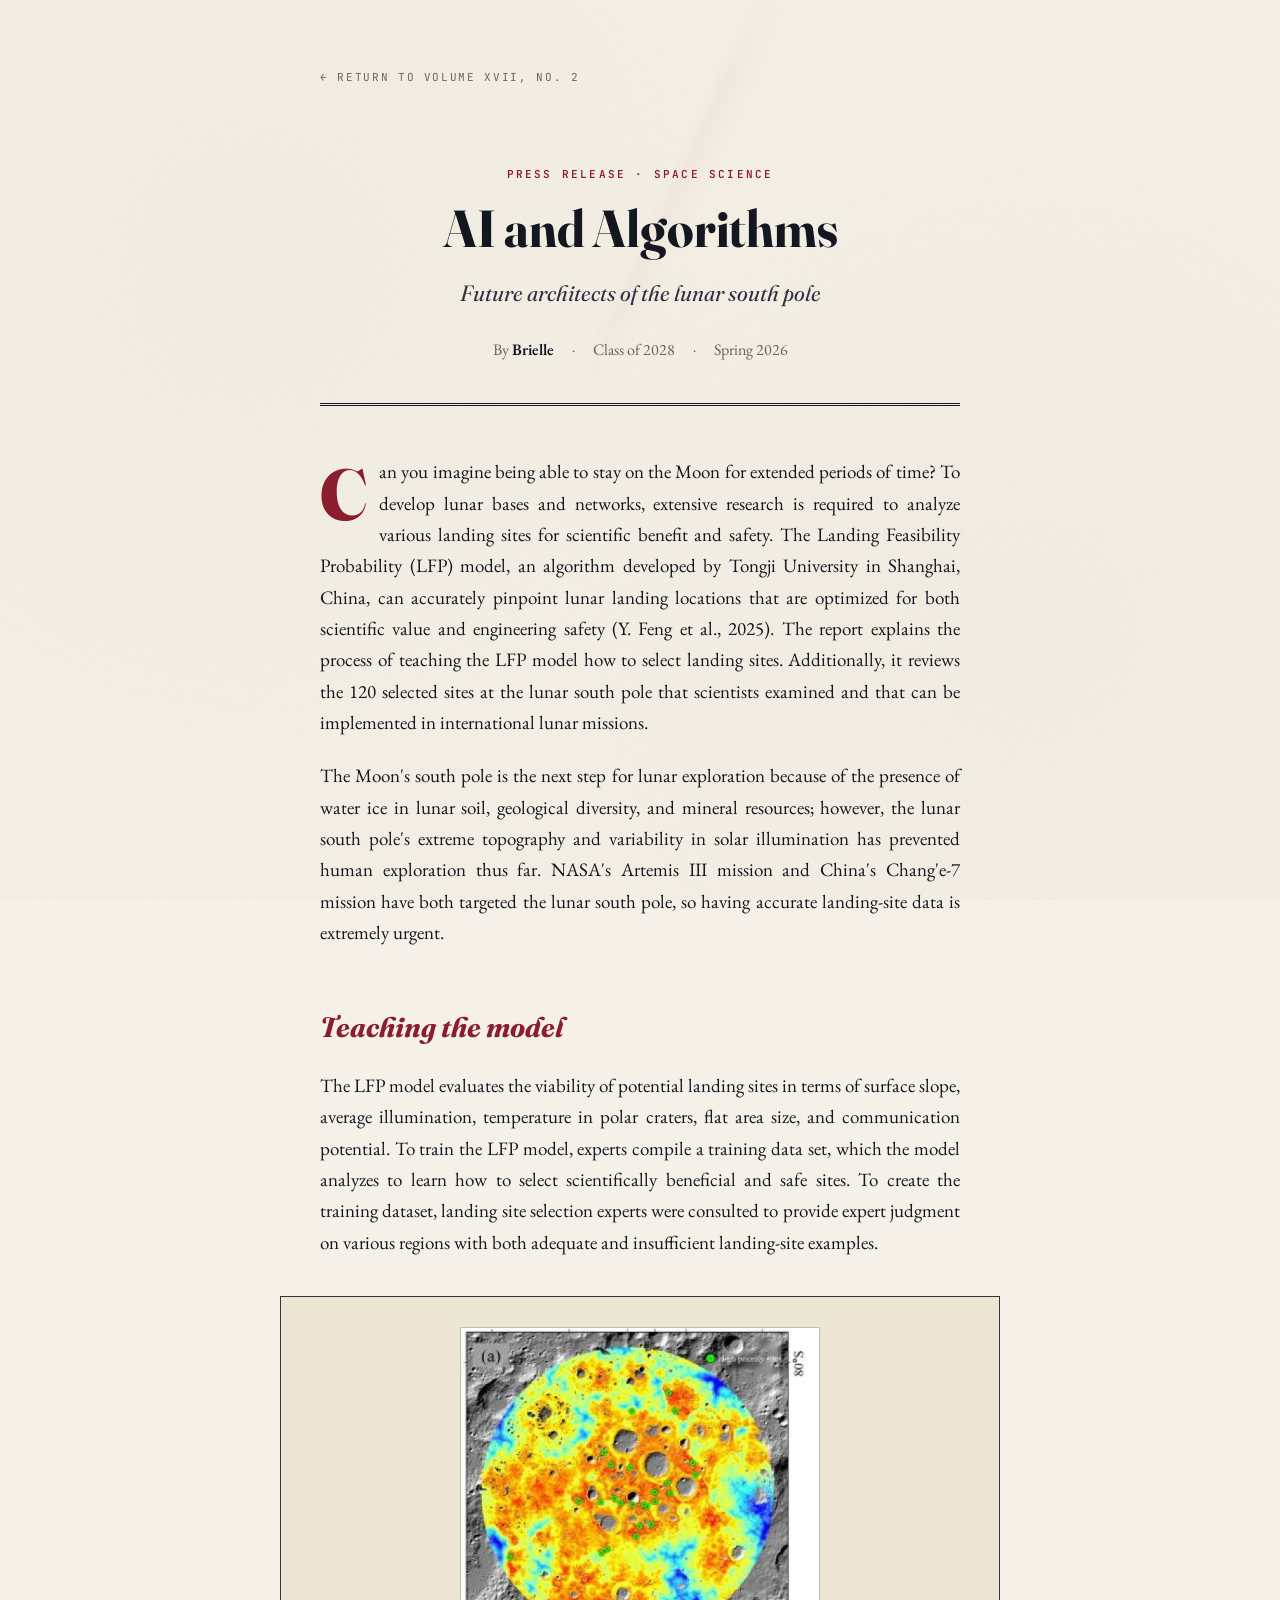
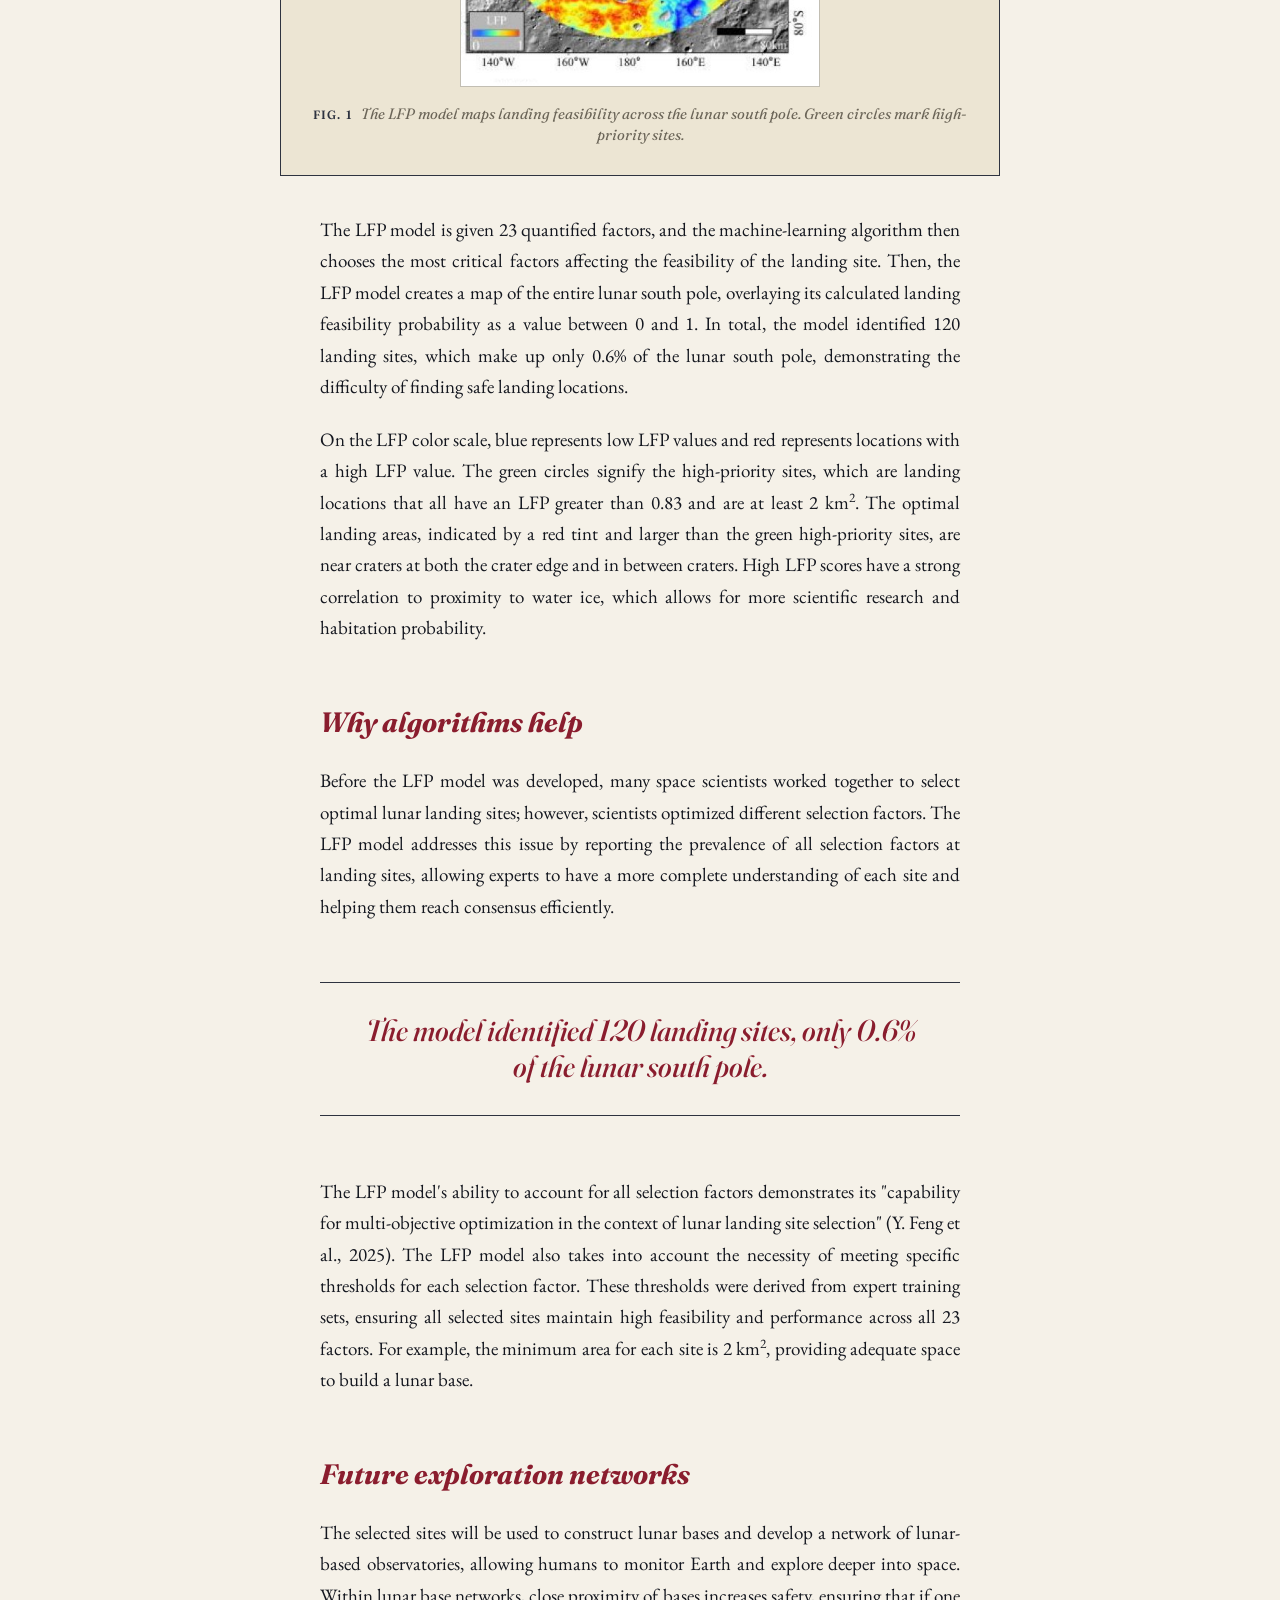
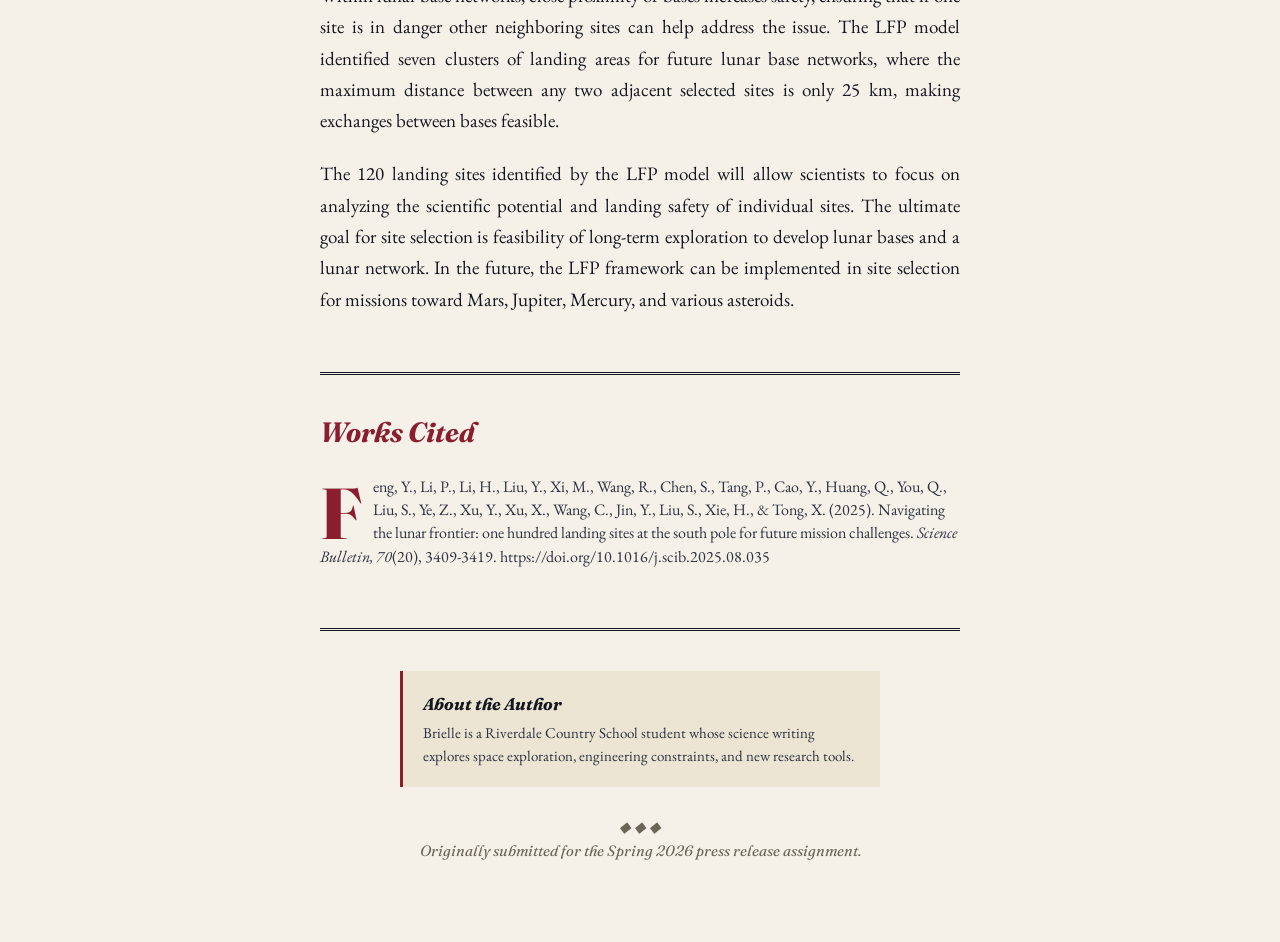
==== ai-lunar-south-pole.html @ f0ab38bd "new stuff" ====
<!DOCTYPE html>
<html lang="en">
<head>
<meta charset="UTF-8" />
<meta name="viewport" content="width=device-width, initial-scale=1.0" />
<title>AI and Algorithms - The Quad Review</title>
<meta name="description" content="A Riverdale student science press release on how machine learning can identify safer, scientifically useful landing sites near the Moon's south pole." />
<meta name="robots" content="index, follow" />
<link rel="canonical" href="https://bugfixer27.github.io/Riv-Website/ai-lunar-south-pole.html" />
<meta property="og:type" content="article" />
<meta property="og:title" content="AI and Algorithms: Future Architects of the Lunar South Pole" />
<meta property="og:description" content="How the Landing Feasibility Probability model helps identify future lunar south pole landing sites." />
<meta property="og:url" content="https://bugfixer27.github.io/Riv-Website/ai-lunar-south-pole.html" />
<meta property="og:image" content="https://bugfixer27.github.io/Riv-Website/assets/images/lunar-south-pole-lfp-map.jpg" />
<meta name="twitter:card" content="summary_large_image" />
<link rel="preconnect" href="https://fonts.googleapis.com">
<link rel="preconnect" href="https://fonts.gstatic.com" crossorigin>
<link href="https://fonts.googleapis.com/css2?family=Fraunces:ital,opsz,wght@0,9..144,300;0,9..144,400;0,9..144,500;0,9..144,600;0,9..144,700;0,9..144,800;0,9..144,900;1,9..144,400;1,9..144,500;1,9..144,600&family=EB+Garamond:ital,wght@0,400;0,500;0,600;0,700;1,400;1,500;1,600&family=JetBrains+Mono:wght@400;500;600&display=swap" rel="stylesheet">
<link rel="stylesheet" href="styles.css">
<script type="application/ld+json">
{
  "@context": "https://schema.org",
  "@type": "Article",
  "headline": "AI and Algorithms: Future Architects of the Lunar South Pole",
  "description": "A student science press release about machine learning and lunar south pole landing site selection.",
  "author": {
    "@type": "Person",
    "name": "Brielle"
  },
  "publisher": {
    "@type": "Organization",
    "name": "The Quad Review"
  },
  "image": "https://bugfixer27.github.io/Riv-Website/assets/images/lunar-south-pole-lfp-map.jpg",
  "datePublished": "2026-04-30"
}
</script>
</head>
<body>
<div class="paper-texture"></div>
<div class="ambient-field" aria-hidden="true"></div>

<main class="article-page">
  <a href="index.html" class="article-back">← Return to Volume XVII, No. 2</a>

  <header class="article-header">
    <div class="article-kicker">Press Release · Space Science</div>
    <h1 class="article-title">AI and Algorithms</h1>
    <p class="article-subtitle">Future architects of the lunar south pole</p>
    <div class="article-byline">
      <span>By <strong>Brielle</strong></span>
      <span class="byline-dot">·</span>
      <span>Class of 2028</span>
      <span class="byline-dot">·</span>
      <span>Spring 2026</span>
    </div>
  </header>

  <article class="article-body">
    <p>Can you imagine being able to stay on the Moon for extended periods of time? To develop lunar bases and networks, extensive research is required to analyze various landing sites for scientific benefit and safety. The Landing Feasibility Probability (LFP) model, an algorithm developed by Tongji University in Shanghai, China, can accurately pinpoint lunar landing locations that are optimized for both scientific value and engineering safety (Y. Feng et al., 2025). The report explains the process of teaching the LFP model how to select landing sites. Additionally, it reviews the 120 selected sites at the lunar south pole that scientists examined and that can be implemented in international lunar missions.</p>

    <p>The Moon's south pole is the next step for lunar exploration because of the presence of water ice in lunar soil, geological diversity, and mineral resources; however, the lunar south pole's extreme topography and variability in solar illumination has prevented human exploration thus far. NASA's Artemis III mission and China's Chang'e-7 mission have both targeted the lunar south pole, so having accurate landing-site data is extremely urgent.</p>

    <h2>Teaching the model</h2>

    <p>The LFP model evaluates the viability of potential landing sites in terms of surface slope, average illumination, temperature in polar craters, flat area size, and communication potential. To train the LFP model, experts compile a training data set, which the model analyzes to learn how to select scientifically beneficial and safe sites. To create the training dataset, landing site selection experts were consulted to provide expert judgment on various regions with both adequate and insufficient landing-site examples.</p>

    <figure class="article-figure narrow">
      <img src="assets/images/lunar-south-pole-lfp-map.jpg" alt="A color-coded Landing Feasibility Probability map of the lunar south pole." width="482" height="482" loading="eager">
      <figcaption><strong>Fig. 1</strong> The LFP model maps landing feasibility across the lunar south pole. Green circles mark high-priority sites.</figcaption>
    </figure>

    <p>The LFP model is given 23 quantified factors, and the machine-learning algorithm then chooses the most critical factors affecting the feasibility of the landing site. Then, the LFP model creates a map of the entire lunar south pole, overlaying its calculated landing feasibility probability as a value between 0 and 1. In total, the model identified 120 landing sites, which make up only 0.6% of the lunar south pole, demonstrating the difficulty of finding safe landing locations.</p>

    <p>On the LFP color scale, blue represents low LFP values and red represents locations with a high LFP value. The green circles signify the high-priority sites, which are landing locations that all have an LFP greater than 0.83 and are at least 2 km<sup>2</sup>. The optimal landing areas, indicated by a red tint and larger than the green high-priority sites, are near craters at both the crater edge and in between craters. High LFP scores have a strong correlation to proximity to water ice, which allows for more scientific research and habitation probability.</p>

    <h2>Why algorithms help</h2>

    <p>Before the LFP model was developed, many space scientists worked together to select optimal lunar landing sites; however, scientists optimized different selection factors. The LFP model addresses this issue by reporting the prevalence of all selection factors at landing sites, allowing experts to have a more complete understanding of each site and helping them reach consensus efficiently.</p>

    <div class="pullquote">The model identified 120 landing sites, only 0.6% of the lunar south pole.</div>

    <p>The LFP model's ability to account for all selection factors demonstrates its "capability for multi-objective optimization in the context of lunar landing site selection" (Y. Feng et al., 2025). The LFP model also takes into account the necessity of meeting specific thresholds for each selection factor. These thresholds were derived from expert training sets, ensuring all selected sites maintain high feasibility and performance across all 23 factors. For example, the minimum area for each site is 2 km<sup>2</sup>, providing adequate space to build a lunar base.</p>

    <h2>Future exploration networks</h2>

    <p>The selected sites will be used to construct lunar bases and develop a network of lunar-based observatories, allowing humans to monitor Earth and explore deeper into space. Within lunar base networks, close proximity of bases increases safety, ensuring that if one site is in danger other neighboring sites can help address the issue. The LFP model identified seven clusters of landing areas for future lunar base networks, where the maximum distance between any two adjacent selected sites is only 25 km, making exchanges between bases feasible.</p>

    <p>The 120 landing sites identified by the LFP model will allow scientists to focus on analyzing the scientific potential and landing safety of individual sites. The ultimate goal for site selection is feasibility of long-term exploration to develop lunar bases and a lunar network. In the future, the LFP framework can be implemented in site selection for missions toward Mars, Jupiter, Mercury, and various asteroids.</p>

    <section class="works-cited" aria-labelledby="works-cited-heading">
      <h2 id="works-cited-heading">Works Cited</h2>
      <p>Feng, Y., Li, P., Li, H., Liu, Y., Xi, M., Wang, R., Chen, S., Tang, P., Cao, Y., Huang, Q., You, Q., Liu, S., Ye, Z., Xu, Y., Xu, X., Wang, C., Jin, Y., Liu, S., Xie, H., &amp; Tong, X. (2025). Navigating the lunar frontier: one hundred landing sites at the south pole for future mission challenges. <em>Science Bulletin, 70</em>(20), 3409-3419. https://doi.org/10.1016/j.scib.2025.08.035</p>
    </section>
  </article>

  <footer class="article-footer">
    <div class="author-note">
      <strong>About the Author</strong>
      Brielle is a Riverdale Country School student whose science writing explores space exploration, engineering constraints, and new research tools.
    </div>
    <p>◆ ◆ ◆</p>
    <p>Originally submitted for the Spring 2026 press release assignment.</p>
  </footer>
</main>
<script src="interactions.js" defer></script>
</body>
</html>
---- styles.css ----
/* ============================================================
   THE QUAD REVIEW — Riverdale Country School Science Journal
   A stylesheet in the manner of traditional academic journals
   Colors drawn from Riverdale Country School: maroon & navy
   ============================================================ */

:root {
  /* Paper & ink palette */
  --paper: #f5f1e8;
  --paper-deep: #ece5d3;
  --paper-shadow: #ddd3bd;
  --ink: #14171f;
  --ink-soft: #2e3340;
  --ink-mute: #6b6558;

  /* Riverdale Country School palette — maroon primary, navy secondary */
  --rcs-maroon: #8a1d2e;
  --rcs-maroon-dark: #5e1220;
  --rcs-navy: #0b2545;
  --rcs-navy-soft: #1a3564;
  --rcs-gold: #b38b3a;

  /* Semantic aliases */
  --accent: var(--rcs-maroon);
  --accent-dark: var(--rcs-maroon-dark);
  --secondary: var(--rcs-navy);
  --oxblood: var(--rcs-maroon-dark);
  --gold: var(--rcs-gold);

  /* Type */
  --serif-display: 'Fraunces', 'Playfair Display', Georgia, serif;
  --serif-body: 'EB Garamond', Georgia, 'Times New Roman', serif;
  --mono: 'JetBrains Mono', 'Courier New', monospace;
}

* { box-sizing: border-box; margin: 0; padding: 0; }

html { scroll-behavior: smooth; }

body {
  font-family: var(--serif-body);
  background: var(--paper);
  color: var(--ink);
  font-size: 19px;
  line-height: 1.55;
  position: relative;
  overflow-x: hidden;
  min-height: 100vh;
}

::selection {
  background: rgba(179, 139, 58, 0.3);
}

/* Subtle paper grain overlay — feels like real newsprint */
.paper-texture {
  position: fixed;
  inset: 0;
  pointer-events: none;
  z-index: 1;
  opacity: 0.32;
  mix-blend-mode: multiply;
  background-image:
    radial-gradient(circle at 20% 30%, rgba(139, 120, 85, 0.08) 0%, transparent 40%),
    radial-gradient(circle at 80% 70%, rgba(110, 90, 60, 0.06) 0%, transparent 40%),
    url("data:image/svg+xml,%3Csvg xmlns='http://www.w3.org/2000/svg' width='200' height='200'%3E%3Cfilter id='n'%3E%3CfeTurbulence type='fractalNoise' baseFrequency='0.85' numOctaves='3'/%3E%3CfeColorMatrix values='0 0 0 0 0.4 0 0 0 0 0.3 0 0 0 0 0.2 0 0 0 0.18 0'/%3E%3C/filter%3E%3Crect width='200' height='200' filter='url(%23n)'/%3E%3C/svg%3E");
}

.paper-texture::after {
  content: '';
  position: absolute;
  inset: 0;
  opacity: 0;
  background:
    radial-gradient(260px 260px at var(--pointer-x, 50vw) var(--pointer-y, 20vh), rgba(179, 139, 58, 0.16), transparent 72%),
    radial-gradient(420px 260px at var(--pointer-x, 50vw) var(--pointer-y, 20vh), rgba(11, 37, 69, 0.08), transparent 80%);
  transition: opacity 0.35s ease;
}

body.has-pointer .paper-texture::after {
  opacity: 1;
}

.ambient-field {
  position: fixed;
  inset: 0;
  z-index: 1;
  pointer-events: none;
  opacity: 0.22;
  background-image:
    linear-gradient(115deg, transparent 0 44%, rgba(138, 29, 46, 0.12) 45%, transparent 47% 100%),
    repeating-linear-gradient(90deg, transparent 0 58px, rgba(20, 23, 31, 0.025) 59px 60px),
    repeating-linear-gradient(0deg, transparent 0 46px, rgba(20, 23, 31, 0.02) 47px 48px);
  -webkit-mask-image: radial-gradient(360px 280px at var(--pointer-x, 50vw) var(--pointer-y, 20vh), #000 0 44%, transparent 82%);
  mask-image: radial-gradient(360px 280px at var(--pointer-x, 50vw) var(--pointer-y, 20vh), #000 0 44%, transparent 82%);
  transform: translate3d(0, 0, 0);
}

/* Sit all actual content above the texture */
header, section, footer, main { position: relative; z-index: 2; }

/* ============================================================
   MASTHEAD
   ============================================================ */

.masthead {
  max-width: 1100px;
  margin: 0 auto;
  padding: 60px 40px 30px;
  text-align: center;
  border-bottom: 3px double var(--ink);
  overflow: hidden;
}

.masthead::before,
.masthead::after {
  content: '';
  position: absolute;
  top: 48%;
  width: 220px;
  height: 220px;
  pointer-events: none;
  opacity: 0.12;
  background:
    linear-gradient(var(--accent), var(--accent)) center / 1px 100% no-repeat,
    linear-gradient(90deg, var(--accent), var(--accent)) center / 100% 1px no-repeat,
    repeating-radial-gradient(circle, transparent 0 22px, var(--accent) 23px 24px, transparent 25px 46px);
  animation: instrumentDrift 12s linear infinite;
}

.masthead::before {
  left: -140px;
}

.masthead::after {
  right: -140px;
  animation-direction: reverse;
}

.masthead-top {
  display: flex;
  justify-content: space-between;
  align-items: center;
  font-family: var(--mono);
  font-size: 11px;
  letter-spacing: 0.15em;
  text-transform: uppercase;
  color: var(--ink-mute);
  padding-bottom: 24px;
  border-bottom: 1px solid var(--ink-soft);
  margin-bottom: 36px;
}

.masthead-meta { display: flex; align-items: center; gap: 8px; }
.meta-label { font-weight: 600; color: var(--accent); }
.meta-divider { color: var(--ink-mute); }

.masthead-crest {
  display: flex;
  justify-content: center;
  margin-bottom: 18px;
}
.masthead-crest svg {
  width: 74px;
  height: 74px;
  color: var(--accent);
  filter: drop-shadow(0 8px 12px rgba(94, 18, 32, 0.14));
  transition: transform 0.45s cubic-bezier(0.2, 0.7, 0.3, 1), color 0.3s ease;
}

.masthead-crest:hover svg {
  color: var(--secondary);
  transform: translateY(-4px) rotate(-2deg) scale(1.04);
}

.masthead-title {
  display: flex;
  align-items: center;
  justify-content: center;
  gap: 24px;
  margin-bottom: 16px;
}

.ornament-wing {
  flex: 0 0 120px;
  color: var(--accent);
  opacity: 0.78;
}
.ornament-wing svg { width: 100%; height: 22px; }

.journal-title {
  font-family: var(--serif-display);
  font-weight: 900;
  font-size: clamp(44px, 8vw, 88px);
  line-height: 0.95;
  letter-spacing: 0;
  color: var(--ink);
  font-variation-settings: "opsz" 144;
  font-style: italic;
}

.journal-subtitle {
  font-family: var(--serif-display);
  font-size: 20px;
  color: var(--ink-soft);
  font-weight: 400;
  margin-bottom: 6px;
  font-variation-settings: "opsz" 36;
}

.journal-tagline {
  font-family: var(--mono);
  font-size: 10px;
  letter-spacing: 0.2em;
  text-transform: uppercase;
  color: var(--ink-mute);
  margin-bottom: 30px;
}

.masthead-nav {
  display: flex;
  justify-content: center;
  flex-wrap: wrap;
  gap: 4px 32px;
  padding-top: 22px;
  border-top: 1px solid var(--ink-soft);
}

.masthead-nav a {
  font-family: var(--serif-display);
  font-size: 14px;
  text-transform: uppercase;
  letter-spacing: 0.12em;
  color: var(--ink-soft);
  text-decoration: none;
  padding: 6px 2px;
  position: relative;
  transition: color 0.3s ease;
  font-weight: 500;
}

.masthead-nav a::after {
  content: '';
  position: absolute;
  left: 0; right: 0; bottom: 0;
  height: 2px;
  background: var(--accent);
  transform: scaleX(0);
  transform-origin: left;
  transition: transform 0.4s cubic-bezier(0.7, 0, 0.2, 1);
}

.masthead-nav a:hover {
  color: var(--accent);
}
.masthead-nav a:hover::after { transform: scaleX(1); }

/* ============================================================
   EDITOR'S NOTE
   ============================================================ */

.editors-note {
  max-width: 720px;
  margin: 60px auto;
  padding: 0 40px;
  text-align: left;
}

.drop-cap-container p {
  font-size: 19px;
  line-height: 1.7;
  margin-bottom: 1.2em;
  color: var(--ink-soft);
  text-align: justify;
  hyphens: auto;
}

.drop-cap {
  font-family: var(--serif-display);
  font-weight: 800;
  font-style: normal;
  font-size: 78px;
  line-height: 0.85;
  float: left;
  padding: 8px 14px 0 0;
  color: var(--accent);
  font-variation-settings: "opsz" 144;
}

.signoff {
  text-align: right;
  font-style: italic;
  font-family: var(--serif-display);
  color: var(--accent);
  margin-top: 2em !important;
  font-size: 18px !important;
}

/* ============================================================
   SECTION BLOCKS
   ============================================================ */

.section-block {
  max-width: 1180px;
  margin: 0 auto;
  padding: 50px 40px;
}

.section-header {
  display: flex;
  align-items: baseline;
  gap: 20px;
  margin-bottom: 48px;
  padding-bottom: 18px;
  position: relative;
}

.section-header::after {
  content: '';
  position: absolute;
  left: 0; right: 0; bottom: 0;
  height: 1px;
  background: var(--ink-soft);
}
.section-header::before {
  content: '';
  position: absolute;
  left: 0; right: 0; bottom: -5px;
  height: 1px;
  background: var(--ink-soft);
}

.section-numeral {
  font-family: var(--serif-display);
  font-weight: 400;
  font-style: italic;
  font-size: 42px;
  color: var(--accent);
  font-variation-settings: "opsz" 144;
  line-height: 1;
}

.section-title {
  font-family: var(--serif-display);
  font-weight: 600;
  font-size: 32px;
  color: var(--ink);
  letter-spacing: 0;
  font-variation-settings: "opsz" 144;
  flex: 1;
}

/* ============================================================
   FEATURE ARTICLE
   ============================================================ */

.feature-article {
  max-width: 820px;
  margin: 0 auto;
  padding: 50px 40px;
  background: var(--paper-deep);
  border: 1px solid var(--ink-soft);
  position: relative;
  box-shadow:
    0 2px 0 var(--paper-shadow),
    6px 6px 0 -2px var(--paper-shadow),
    0 20px 40px -20px rgba(0,0,0,0.15);
  overflow: hidden;
  transform-style: preserve-3d;
}

.feature-article::before {
  content: '';
  position: absolute;
  top: 14px; left: 14px; right: 14px; bottom: 14px;
  border: 1px solid var(--ink-soft);
  pointer-events: none;
  opacity: 0.4;
  z-index: 2;
}

.feature-article::after {
  content: '';
  position: absolute;
  inset: auto -20% 0 -20%;
  height: 46%;
  pointer-events: none;
  opacity: 0.28;
  background:
    repeating-linear-gradient(168deg, transparent 0 18px, rgba(138, 29, 46, 0.18) 19px 20px),
    linear-gradient(180deg, transparent, rgba(179, 139, 58, 0.22));
  transform: translateY(60%);
  transition: transform 0.7s cubic-bezier(0.2, 0.7, 0.3, 1), opacity 0.4s ease;
  z-index: 0;
}

.feature-article:hover::after {
  opacity: 0.42;
  transform: translateY(34%);
}

.feature-article > * {
  position: relative;
  z-index: 1;
}

.feature-meta {
  font-family: var(--mono);
  font-size: 11px;
  text-transform: uppercase;
  letter-spacing: 0.15em;
  color: var(--ink-mute);
  margin-bottom: 24px;
  display: flex;
  flex-wrap: wrap;
  gap: 8px;
  align-items: center;
}

.article-category {
  color: var(--accent);
  font-weight: 600;
}

.article-dot { color: var(--ink-mute); }

.feature-title {
  font-family: var(--serif-display);
  font-weight: 700;
  font-size: clamp(28px, 4vw, 44px);
  line-height: 1.1;
  color: var(--ink);
  margin-bottom: 20px;
  letter-spacing: 0;
  font-variation-settings: "opsz" 144;
}

.feature-deck {
  font-family: var(--serif-display);
  font-style: italic;
  font-weight: 400;
  font-size: 21px;
  line-height: 1.45;
  color: var(--ink-soft);
  margin-bottom: 28px;
  font-variation-settings: "opsz" 72;
}

.feature-byline {
  font-family: var(--serif-body);
  font-size: 16px;
  color: var(--ink-mute);
  padding: 18px 0;
  border-top: 1px solid var(--ink-soft);
  border-bottom: 1px solid var(--ink-soft);
  margin-bottom: 28px;
  letter-spacing: 0.02em;
}

.feature-byline strong {
  color: var(--ink);
  font-weight: 600;
}

.read-article-btn {
  display: inline-flex;
  align-items: center;
  gap: 10px;
  font-family: var(--serif-display);
  font-style: italic;
  font-size: 18px;
  font-weight: 500;
  color: var(--accent);
  text-decoration: none;
  padding: 10px 0;
  border-bottom: 2px solid var(--accent);
  transition: all 0.3s ease;
}

.read-article-btn span {
  transition: transform 0.3s ease;
  font-style: normal;
}

.read-article-btn:hover {
  color: var(--accent-dark);
  border-bottom-color: var(--accent-dark);
}
.read-article-btn:hover span { transform: translateX(6px); }

.read-article-btn:focus-visible,
.masthead-nav a:focus-visible,
.article-back:focus-visible,
.bio-nav a:focus-visible,
.card-title a:focus-visible {
  outline: 2px solid var(--gold);
  outline-offset: 5px;
}

/* ============================================================
   AUTHORS / CONTRIBUTORS SECTION (homepage)
   ============================================================ */

.contributors-intro {
  max-width: 720px;
  margin: 0 auto 40px;
  text-align: center;
  font-family: var(--serif-display);
  font-style: italic;
  font-size: 19px;
  line-height: 1.5;
  color: var(--ink-soft);
  font-variation-settings: "opsz" 72;
}

.contributor-grid {
  display: grid;
  grid-template-columns: repeat(auto-fit, minmax(220px, 1fr));
  gap: 0;
  border-top: 1px solid var(--ink-soft);
  border-left: 1px solid var(--ink-soft);
  max-width: 980px;
  margin: 0 auto;
}

.contributor-card {
  padding: 26px 24px;
  border-right: 1px solid var(--ink-soft);
  border-bottom: 1px solid var(--ink-soft);
  text-align: center;
  text-decoration: none;
  color: var(--ink);
  transition: background 0.3s ease, color 0.3s ease;
  display: flex;
  flex-direction: column;
  gap: 10px;
  align-items: center;
  justify-content: center;
  min-height: 150px;
  position: relative;
  overflow: hidden;
  transform-style: preserve-3d;
}

.contributor-card:hover {
  background: var(--paper-deep);
  color: var(--accent);
  --card-lift: -5px;
}

.contributor-card::before {
  content: '';
  position: absolute;
  inset: 0;
  pointer-events: none;
  opacity: 0;
  background:
    radial-gradient(180px 120px at var(--card-x, 50%) var(--card-y, 50%), rgba(179, 139, 58, 0.2), transparent 68%),
    linear-gradient(135deg, transparent 0 45%, rgba(138, 29, 46, 0.12) 46%, transparent 48%);
  transition: opacity 0.25s ease;
}

.contributor-card:hover::before {
  opacity: 1;
}

.contributor-card > * {
  position: relative;
  z-index: 1;
}

.contributor-initials {
  width: 50px;
  height: 50px;
  border-radius: 50%;
  background: var(--accent);
  color: var(--paper);
  display: flex;
  align-items: center;
  justify-content: center;
  font-family: var(--serif-display);
  font-weight: 700;
  font-size: 17px;
  letter-spacing: 0.02em;
  border: 2px solid var(--accent-dark);
  transition: background 0.3s ease, transform 0.3s ease;
}

.contributor-card:hover .contributor-initials {
  background: var(--secondary);
  transform: translateZ(24px) rotate(-4deg) scale(1.08);
}

.contributor-name {
  font-family: var(--serif-display);
  font-weight: 600;
  font-size: 17px;
  line-height: 1.2;
  color: inherit;
  font-variation-settings: "opsz" 72;
}

.contributor-class {
  font-family: var(--mono);
  font-size: 10px;
  letter-spacing: 0.15em;
  text-transform: uppercase;
  color: var(--ink-mute);
}

/* ============================================================
   ARTICLE GRID & CARDS
   ============================================================ */

.article-grid {
  display: grid;
  grid-template-columns: repeat(auto-fit, minmax(310px, 1fr));
  gap: 0;
  border-top: 1px solid var(--ink-soft);
  border-left: 1px solid var(--ink-soft);
}

.article-card {
  padding: 32px 28px;
  border-right: 1px solid var(--ink-soft);
  border-bottom: 1px solid var(--ink-soft);
  background: transparent;
  position: relative;
  transition: background 0.4s ease;
  display: flex;
  flex-direction: column;
  gap: 14px;
  min-height: 260px;
}

.article-card:hover {
  background: var(--paper-deep);
}

.article-card:hover .card-title a {
  color: var(--accent);
}

.card-category {
  font-family: var(--mono);
  font-size: 10px;
  text-transform: uppercase;
  letter-spacing: 0.18em;
  color: var(--accent);
  font-weight: 600;
}

.card-title {
  font-family: var(--serif-display);
  font-weight: 600;
  font-size: 22px;
  line-height: 1.2;
  letter-spacing: 0;
  font-variation-settings: "opsz" 72;
}

.card-title a {
  color: var(--ink);
  text-decoration: none;
  transition: color 0.3s ease;
  background-image: linear-gradient(var(--accent), var(--accent));
  background-size: 0% 1px;
  background-position: 0 95%;
  background-repeat: no-repeat;
  transition: background-size 0.5s ease, color 0.3s ease;
}

.card-title a:hover {
  background-size: 100% 1px;
}

.card-deck {
  font-family: var(--serif-body);
  font-size: 17px;
  line-height: 1.5;
  color: var(--ink-soft);
  font-style: italic;
  flex: 1;
}

.card-byline {
  font-family: var(--mono);
  font-size: 11px;
  text-transform: uppercase;
  letter-spacing: 0.1em;
  color: var(--ink-mute);
  padding-top: 12px;
  border-top: 1px dotted var(--ink-mute);
  margin-top: auto;
}

/* ============================================================
   FOOTER
   ============================================================ */

.footer {
  max-width: 1180px;
  margin: 80px auto 0;
  padding: 0 40px 60px;
}

.footer-rule {
  height: 8px;
  background: var(--ink);
  margin-bottom: 6px;
}
.footer-rule::after {
  content: '';
  display: block;
  height: 2px;
  background: var(--ink);
  margin-top: 4px;
}

.footer-grid {
  display: grid;
  grid-template-columns: repeat(auto-fit, minmax(240px, 1fr));
  gap: 50px;
  padding: 50px 20px;
  border-top: 3px double var(--ink);
  border-bottom: 1px solid var(--ink-soft);
}

.footer-head {
  font-family: var(--serif-display);
  font-weight: 700;
  font-style: italic;
  font-size: 20px;
  margin-bottom: 18px;
  color: var(--accent);
  font-variation-settings: "opsz" 72;
}

.footer-grid p {
  font-family: var(--serif-body);
  font-size: 15px;
  line-height: 1.55;
  color: var(--ink-soft);
  margin-bottom: 14px;
}

.footer-grid strong {
  color: var(--ink);
  font-weight: 600;
}

/* ============================================================
   MENTORS
   ============================================================ */

.mentors-section {
  padding-top: 36px;
}

.mentor-ledger {
  max-width: 920px;
  margin: 0 auto;
  display: grid;
  grid-template-columns: repeat(2, minmax(0, 1fr));
  border-top: 1px solid var(--ink-soft);
  border-left: 1px solid var(--ink-soft);
}

.mentor-card {
  position: relative;
  min-height: 220px;
  padding: 34px 32px;
  background:
    linear-gradient(145deg, rgba(245, 241, 232, 0.7), rgba(236, 229, 211, 0.9)),
    var(--paper-deep);
  border-right: 1px solid var(--ink-soft);
  border-bottom: 1px solid var(--ink-soft);
  overflow: hidden;
  transform-style: preserve-3d;
  transition: color 0.35s ease, background 0.35s ease, box-shadow 0.35s ease;
}

.mentor-card::before {
  content: '';
  position: absolute;
  inset: 14px;
  border: 1px solid rgba(46, 51, 64, 0.34);
  pointer-events: none;
  transition: inset 0.35s ease, border-color 0.35s ease;
}

.mentor-card::after {
  content: '';
  position: absolute;
  inset: 0;
  pointer-events: none;
  opacity: 0;
  background:
    linear-gradient(90deg, transparent, rgba(179, 139, 58, 0.16), transparent),
    radial-gradient(240px 160px at var(--card-x, 50%) var(--card-y, 50%), rgba(11, 37, 69, 0.12), transparent 70%);
  transform: translateX(-35%);
  transition: opacity 0.35s ease, transform 0.7s ease;
}

.mentor-card:hover {
  --card-lift: -6px;
  color: var(--secondary);
  box-shadow: 0 18px 38px -28px rgba(11, 37, 69, 0.42);
}

.mentor-card:hover::before {
  inset: 10px;
  border-color: rgba(138, 29, 46, 0.48);
}

.mentor-card:hover::after {
  opacity: 1;
  transform: translateX(0);
}

.mentor-kicker {
  position: relative;
  z-index: 1;
  display: inline-block;
  font-family: var(--mono);
  font-size: 10px;
  text-transform: uppercase;
  letter-spacing: 0.18em;
  color: var(--accent);
  font-weight: 600;
  margin-bottom: 18px;
}

.mentor-card h3 {
  position: relative;
  z-index: 1;
  font-family: var(--serif-display);
  font-style: italic;
  font-size: clamp(30px, 4vw, 44px);
  line-height: 1;
  font-variation-settings: "opsz" 144;
  margin-bottom: 22px;
}

.mentor-card p {
  position: relative;
  z-index: 1;
  max-width: 32ch;
  color: var(--ink-soft);
  font-size: 17px;
  line-height: 1.5;
}

.footer-note {
  font-style: italic;
  font-size: 14px !important;
  color: var(--ink-mute) !important;
  margin-top: 20px !important;
}

.colophon {
  text-align: center;
  font-family: var(--serif-display);
  font-style: italic;
  font-size: 13px;
  color: var(--ink-mute);
  padding: 30px 20px 0;
  font-variation-settings: "opsz" 36;
}

.colophon .falcon-mark {
  display: inline-block;
  color: var(--accent);
  margin: 0 8px;
  transform: translateY(2px);
}

/* ============================================================
   ARTICLE PAGE STYLES
   ============================================================ */

.article-page {
  max-width: 720px;
  margin: 0 auto;
  padding: 60px 40px 80px;
}

.article-back {
  display: inline-flex;
  align-items: center;
  gap: 8px;
  font-family: var(--mono);
  font-size: 11px;
  text-transform: uppercase;
  letter-spacing: 0.15em;
  color: var(--ink-mute);
  text-decoration: none;
  margin-bottom: 60px;
  transition: color 0.3s ease;
}
.article-back:hover { color: var(--accent); }

.article-header {
  text-align: center;
  padding: 20px 0 40px;
  border-bottom: 3px double var(--ink);
  margin-bottom: 50px;
}

.article-kicker {
  font-family: var(--mono);
  font-size: 11px;
  text-transform: uppercase;
  letter-spacing: 0.2em;
  color: var(--accent);
  margin-bottom: 18px;
  font-weight: 600;
}

.article-title {
  font-family: var(--serif-display);
  font-weight: 700;
  font-size: clamp(32px, 5vw, 52px);
  line-height: 1.05;
  color: var(--ink);
  letter-spacing: 0;
  margin-bottom: 22px;
  font-variation-settings: "opsz" 144;
}

.article-subtitle {
  font-family: var(--serif-display);
  font-style: italic;
  font-weight: 400;
  font-size: 22px;
  line-height: 1.4;
  color: var(--ink-soft);
  max-width: 600px;
  margin: 0 auto 30px;
  font-variation-settings: "opsz" 72;
}

.article-byline {
  font-family: var(--serif-body);
  font-size: 16px;
  color: var(--ink-mute);
  display: flex;
  justify-content: center;
  gap: 18px;
  flex-wrap: wrap;
  align-items: center;
}
.article-byline strong { color: var(--ink); font-weight: 600; }
.article-byline .byline-dot { color: var(--ink-mute); }

.article-body {
  font-family: var(--serif-body);
  font-size: 19px;
  line-height: 1.65;
  color: var(--ink);
}

.article-body p {
  margin-bottom: 1.15em;
  text-align: justify;
  hyphens: auto;
}

.article-body p:first-of-type::first-letter {
  font-family: var(--serif-display);
  font-weight: 800;
  font-size: 72px;
  line-height: 0.85;
  float: left;
  padding: 8px 12px 0 0;
  color: var(--accent);
  font-variation-settings: "opsz" 144;
}

.article-body h2 {
  font-family: var(--serif-display);
  font-weight: 700;
  font-style: italic;
  font-size: 28px;
  color: var(--accent);
  margin: 2em 0 0.7em;
  font-variation-settings: "opsz" 72;
  letter-spacing: 0;
}

.article-body em { color: var(--ink-soft); }

.article-body sup {
  font-size: 0.7em;
  line-height: 0;
}

.article-body blockquote {
  border-left: 3px solid var(--accent);
  padding: 8px 0 8px 28px;
  margin: 1.8em 0;
  font-family: var(--serif-display);
  font-style: italic;
  font-size: 22px;
  line-height: 1.45;
  color: var(--ink-soft);
  font-variation-settings: "opsz" 72;
}

.article-body .pullquote {
  font-family: var(--serif-display);
  font-weight: 500;
  font-style: italic;
  font-size: 30px;
  line-height: 1.2;
  color: var(--accent);
  text-align: center;
  padding: 30px 40px;
  margin: 2em 0;
  border-top: 1px solid var(--ink-soft);
  border-bottom: 1px solid var(--ink-soft);
  font-variation-settings: "opsz" 144;
}

.article-figure {
  margin: 2em -40px;
  background: var(--paper-deep);
  padding: 30px;
  border: 1px solid var(--ink-soft);
  position: relative;
  overflow: hidden;
  transform-style: preserve-3d;
  transition: border-color 0.35s ease, box-shadow 0.35s ease;
}

.article-figure::before {
  content: '';
  position: absolute;
  inset: 0;
  pointer-events: none;
  opacity: 0;
  background: linear-gradient(115deg, transparent 0 42%, rgba(179, 139, 58, 0.16) 43%, transparent 47% 100%);
  transform: translateX(-30%);
  transition: opacity 0.3s ease, transform 0.55s ease;
}

.article-figure:hover {
  border-color: var(--accent);
  box-shadow: 0 18px 36px -30px rgba(94, 18, 32, 0.52);
}

.article-figure:hover::before {
  opacity: 1;
  transform: translateX(0);
}

.article-figure figcaption {
  font-family: var(--serif-display);
  font-style: italic;
  font-size: 15px;
  color: var(--ink-mute);
  text-align: center;
  margin-top: 16px;
  line-height: 1.4;
  font-variation-settings: "opsz" 36;
}

.article-figure figcaption strong {
  color: var(--ink-soft);
  font-weight: 600;
  font-style: normal;
  text-transform: uppercase;
  font-size: 12px;
  letter-spacing: 0.1em;
  margin-right: 6px;
}

.article-figure svg {
  width: 100%;
  height: auto;
  display: block;
  max-width: 600px;
  margin: 0 auto;
}

.article-figure img {
  display: block;
  width: 100%;
  height: auto;
  max-width: 680px;
  margin: 0 auto;
  border: 1px solid rgba(46, 51, 64, 0.22);
}

.article-figure.narrow img {
  max-width: 360px;
}

.article-figure.wide {
  margin-left: -80px;
  margin-right: -80px;
}

.article-figure.wide img {
  max-width: 900px;
}

.works-cited {
  margin-top: 3em;
  padding-top: 1.8em;
  border-top: 3px double var(--ink);
}

.works-cited h2 {
  margin-top: 0;
}

.works-cited p {
  font-size: 16px;
  line-height: 1.45;
  text-align: left;
  overflow-wrap: anywhere;
  color: var(--ink-soft);
}

.article-footer {
  margin-top: 60px;
  padding-top: 40px;
  border-top: 3px double var(--ink);
  text-align: center;
  font-family: var(--serif-display);
  font-style: italic;
  font-size: 15px;
  color: var(--ink-mute);
  font-variation-settings: "opsz" 36;
}

.article-footer .author-note {
  max-width: 480px;
  margin: 0 auto 28px;
  padding: 20px;
  background: var(--paper-deep);
  border-left: 3px solid var(--accent);
  text-align: left;
  font-style: normal;
  font-family: var(--serif-body);
  font-size: 15px;
  line-height: 1.5;
  color: var(--ink-soft);
}

.article-footer .author-note strong {
  color: var(--ink);
  display: block;
  margin-bottom: 6px;
  font-family: var(--serif-display);
  font-style: italic;
  font-size: 17px;
}

/* ============================================================
   BIO PAGE STYLES
   ============================================================ */

.bio-page {
  max-width: 720px;
  margin: 0 auto;
  padding: 60px 40px 80px;
  min-height: 80vh;
}

.bio-header {
  text-align: center;
  padding: 40px 0 40px;
  border-bottom: 3px double var(--ink);
  margin-bottom: 50px;
}

.bio-portrait {
  width: 130px;
  height: 130px;
  border-radius: 50%;
  background: var(--accent);
  color: var(--paper);
  margin: 0 auto 26px;
  display: flex;
  align-items: center;
  justify-content: center;
  font-family: var(--serif-display);
  font-weight: 700;
  font-style: italic;
  font-size: 48px;
  letter-spacing: 0.02em;
  border: 3px solid var(--accent-dark);
  box-shadow:
    0 0 0 7px var(--paper),
    0 0 0 8px var(--accent-dark),
    0 10px 30px -10px rgba(0,0,0,0.25);
  font-variation-settings: "opsz" 144;
}

.bio-name {
  font-family: var(--serif-display);
  font-weight: 700;
  font-size: clamp(32px, 5vw, 48px);
  line-height: 1.05;
  color: var(--ink);
  letter-spacing: 0;
  margin-bottom: 14px;
  font-variation-settings: "opsz" 144;
}

.bio-class {
  font-family: var(--mono);
  font-size: 11px;
  letter-spacing: 0.22em;
  text-transform: uppercase;
  color: var(--accent);
  margin-bottom: 10px;
  font-weight: 600;
}

.bio-contact {
  font-family: var(--serif-body);
  font-size: 15px;
  color: var(--ink-mute);
  font-style: italic;
}

.bio-contact a {
  color: var(--secondary);
  text-decoration: none;
  border-bottom: 1px dotted var(--secondary);
}
.bio-contact a:hover { color: var(--accent); border-bottom-color: var(--accent); }

.bio-placeholder {
  text-align: center;
  padding: 60px 30px;
  background: var(--paper-deep);
  border: 1px solid var(--ink-soft);
  position: relative;
  overflow: hidden;
  transform-style: preserve-3d;
}

.bio-placeholder::before {
  content: '';
  position: absolute;
  top: 10px; left: 10px; right: 10px; bottom: 10px;
  border: 1px solid var(--ink-soft);
  pointer-events: none;
  opacity: 0.35;
}

.bio-placeholder-ornament {
  font-family: var(--serif-display);
  font-size: 28px;
  color: var(--accent);
  margin-bottom: 20px;
  letter-spacing: 0.3em;
}

.bio-placeholder h2 {
  font-family: var(--serif-display);
  font-style: italic;
  font-weight: 500;
  font-size: 24px;
  color: var(--ink-soft);
  margin-bottom: 14px;
  font-variation-settings: "opsz" 72;
}

.bio-placeholder p {
  font-family: var(--serif-body);
  font-size: 17px;
  line-height: 1.55;
  color: var(--ink-mute);
  font-style: italic;
  max-width: 440px;
  margin: 0 auto;
}

/* Previous / next navigation between bios */
.bio-nav {
  display: flex;
  justify-content: space-between;
  margin-top: 50px;
  padding-top: 30px;
  border-top: 1px solid var(--ink-soft);
  font-family: var(--serif-display);
  font-style: italic;
  font-size: 15px;
}

.bio-nav a {
  color: var(--accent);
  text-decoration: none;
  transition: color 0.3s ease;
}
.bio-nav a:hover { color: var(--accent-dark); }
.bio-nav .spacer { flex: 1; }

.tilt-card {
  --tilt-x: 0deg;
  --tilt-y: 0deg;
  --card-lift: 0px;
  transform: perspective(900px) rotateX(var(--tilt-y)) rotateY(var(--tilt-x)) translateY(var(--card-lift));
  transition: transform 0.25s ease, box-shadow 0.35s ease, background 0.35s ease, color 0.35s ease;
  will-change: transform;
}

.reveal-item {
  opacity: 0;
  transform: translateY(22px);
  transition: opacity 0.7s ease, transform 0.7s cubic-bezier(0.2, 0.7, 0.3, 1);
}

.reveal-item.tilt-card {
  transform: perspective(900px) rotateX(var(--tilt-y)) rotateY(var(--tilt-x)) translateY(22px);
}

.reveal-item.is-visible {
  opacity: 1;
  transform: translateY(0);
}

.reveal-item.tilt-card.is-visible {
  opacity: 1;
  transform: perspective(900px) rotateX(var(--tilt-y)) rotateY(var(--tilt-x)) translateY(var(--card-lift));
}

/* ============================================================
   ANIMATIONS — entrance reveal
   ============================================================ */

@keyframes fadeUp {
  from { opacity: 0; transform: translateY(20px); }
  to { opacity: 1; transform: translateY(0); }
}

@keyframes instrumentDrift {
  from { transform: translateY(-50%) rotate(0deg); }
  to { transform: translateY(-50%) rotate(360deg); }
}

@keyframes ruleShimmer {
  0%, 100% { background-position: 0 0; }
  50% { background-position: 90px 0; }
}

.footer-rule {
  background:
    linear-gradient(90deg, var(--ink), var(--accent), var(--ink)) 0 0 / 180px 100%,
    var(--ink);
  animation: ruleShimmer 10s ease-in-out infinite;
}

.masthead-crest { animation: fadeUp 0.9s cubic-bezier(0.2, 0.7, 0.3, 1) 0.05s both; }
.journal-title { animation: fadeUp 0.9s cubic-bezier(0.2, 0.7, 0.3, 1) 0.15s both; }
.journal-subtitle { animation: fadeUp 0.9s cubic-bezier(0.2, 0.7, 0.3, 1) 0.25s both; }
.journal-tagline { animation: fadeUp 0.9s cubic-bezier(0.2, 0.7, 0.3, 1) 0.35s both; }
.masthead-nav { animation: fadeUp 0.9s cubic-bezier(0.2, 0.7, 0.3, 1) 0.45s both; }
.ornament-wing { animation: fadeUp 0.9s cubic-bezier(0.2, 0.7, 0.3, 1) 0.2s both; }

/* ============================================================
   RESPONSIVE
   ============================================================ */

@media (max-width: 760px) {
  body { font-size: 17px; }
  .masthead { padding: 40px 20px 20px; }
  .masthead-top {
    flex-direction: column;
    justify-content: center;
    font-size: 9px;
    gap: 10px;
  }
  .masthead-crest svg { width: 60px; height: 60px; }
  .ornament-wing { display: none; }
  .masthead-nav { gap: 4px 18px; }
  .masthead-nav a { font-size: 12px; }
  .editors-note, .section-block { padding: 30px 22px; }
  .feature-article { padding: 32px 22px; }
  .article-figure,
  .article-figure.wide { margin: 2em 0; padding: 20px; }
  .article-page, .bio-page { padding: 40px 22px 60px; }
  .article-body p:first-of-type::first-letter {
    font-size: 56px;
    padding: 4px 8px 0 0;
  }
  .drop-cap { font-size: 58px; }
  .section-numeral { font-size: 32px; }
  .section-title { font-size: 24px; }
  .footer { padding: 0 22px 40px; }
  .footer-grid { padding: 40px 0; gap: 36px; }
  .bio-portrait { width: 110px; height: 110px; font-size: 40px; }
  .mentor-ledger { grid-template-columns: 1fr; }
  .mentor-card { min-height: auto; padding: 30px 24px; }
  .ambient-field { opacity: 0.14; }
}

@media (prefers-reduced-motion: reduce) {
  html { scroll-behavior: auto; }
  *,
  *::before,
  *::after {
    animation-duration: 0.01ms !important;
    animation-iteration-count: 1 !important;
    transition-duration: 0.01ms !important;
  }
  .reveal-item,
  .reveal-item.tilt-card,
  .reveal-item.is-visible,
  .reveal-item.tilt-card.is-visible,
  .tilt-card {
    opacity: 1;
    transform: none;
  }
}
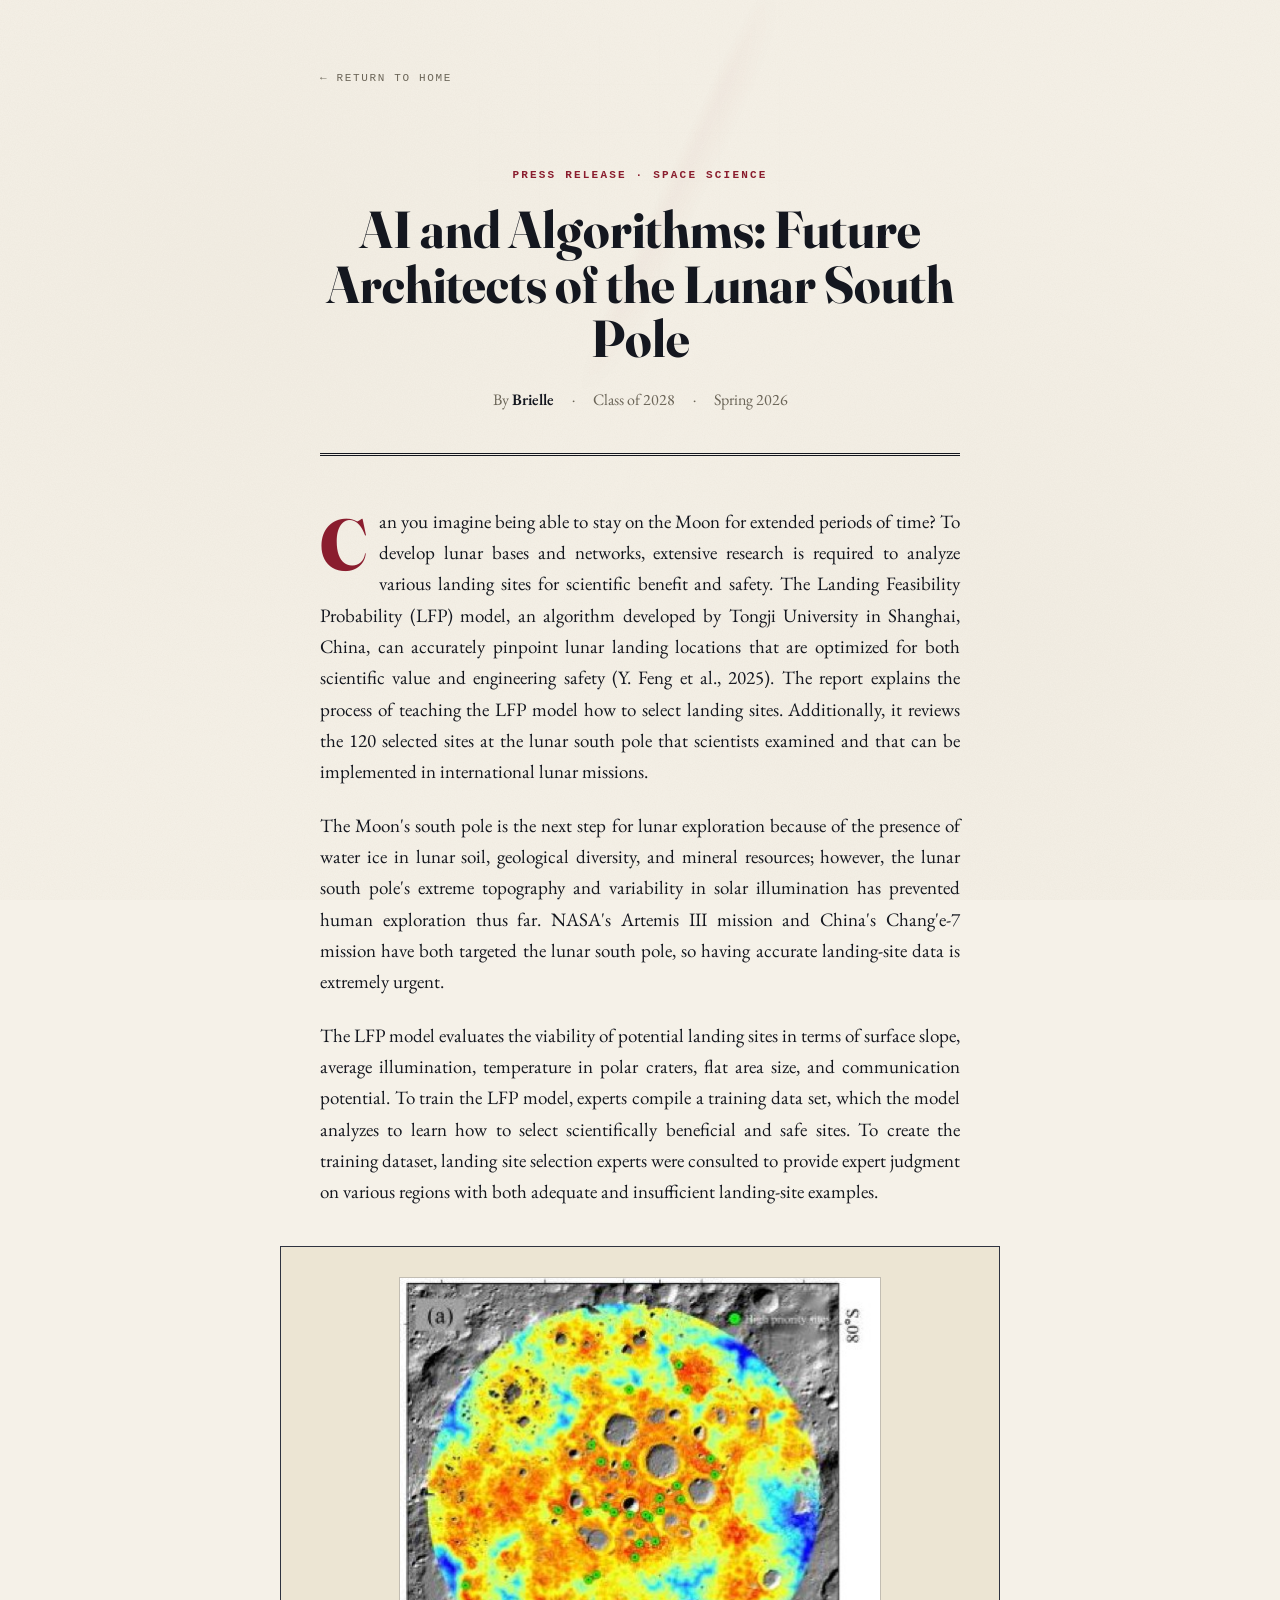
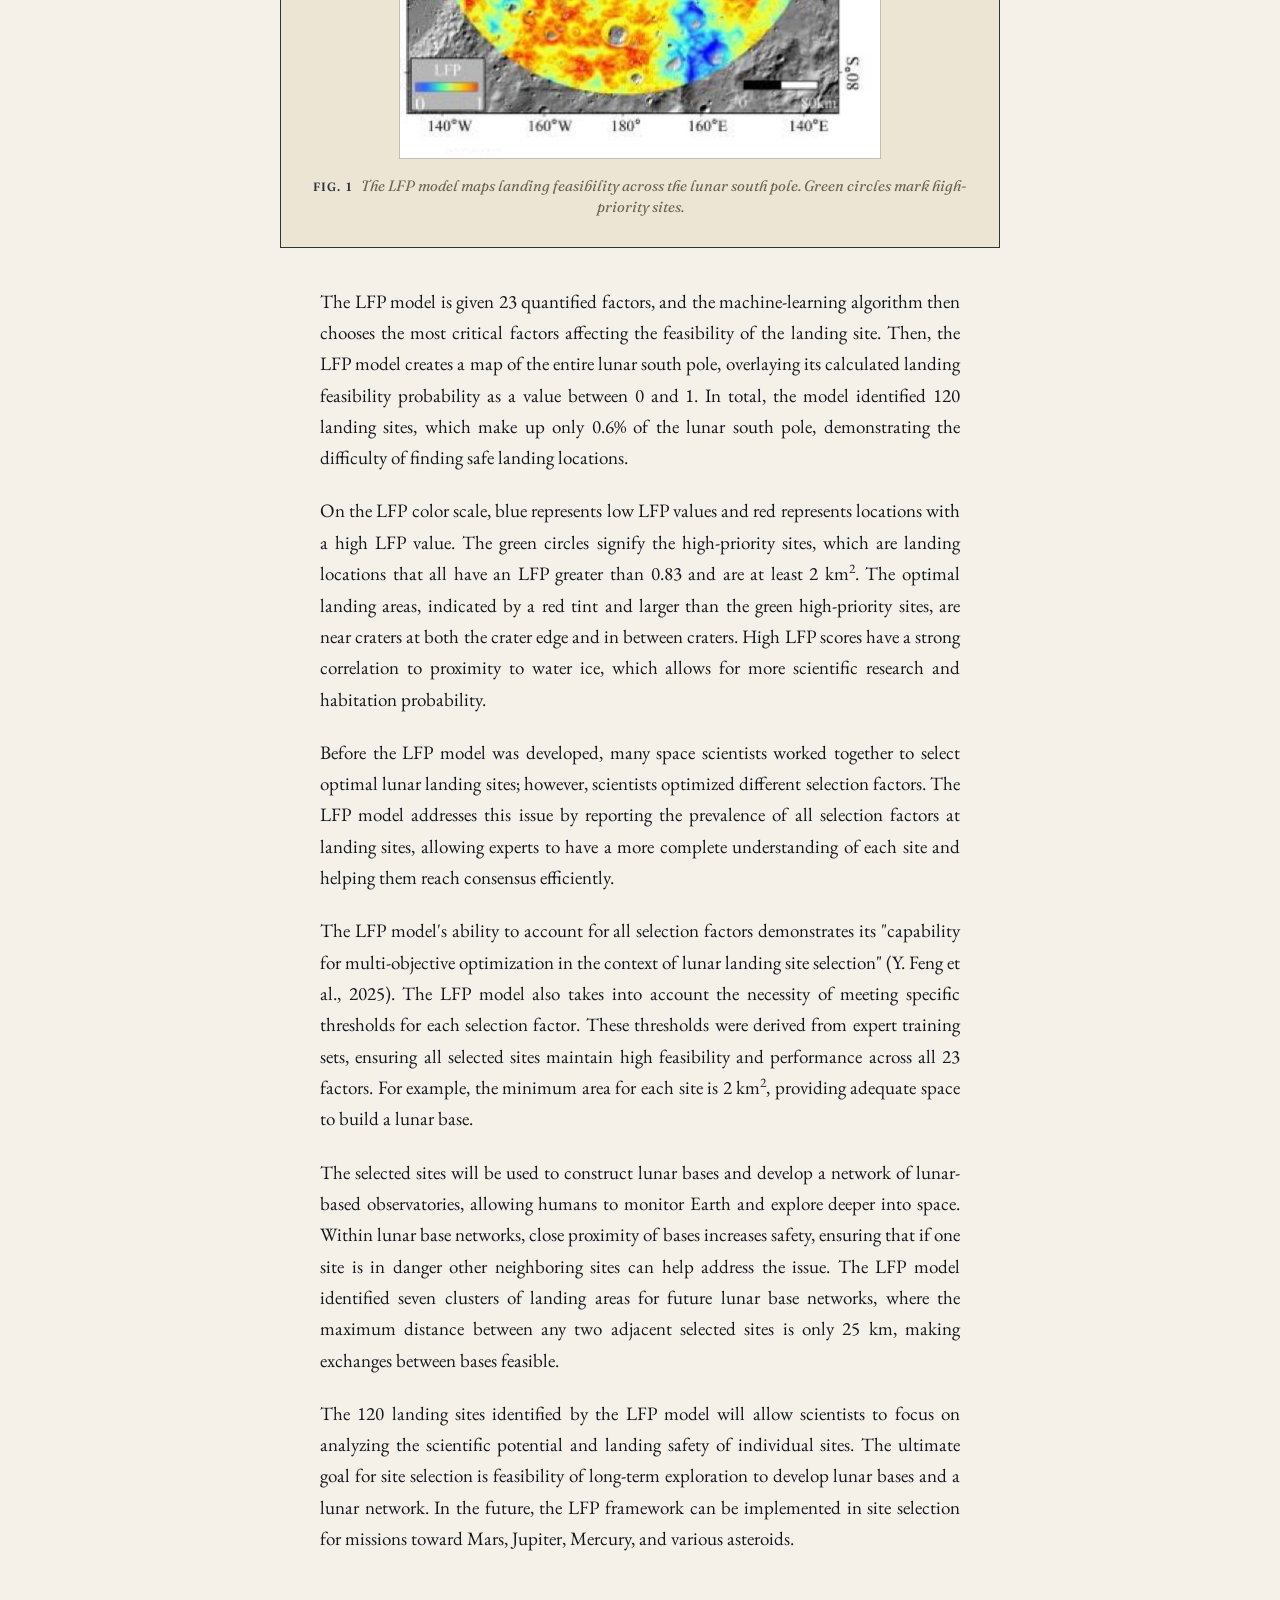
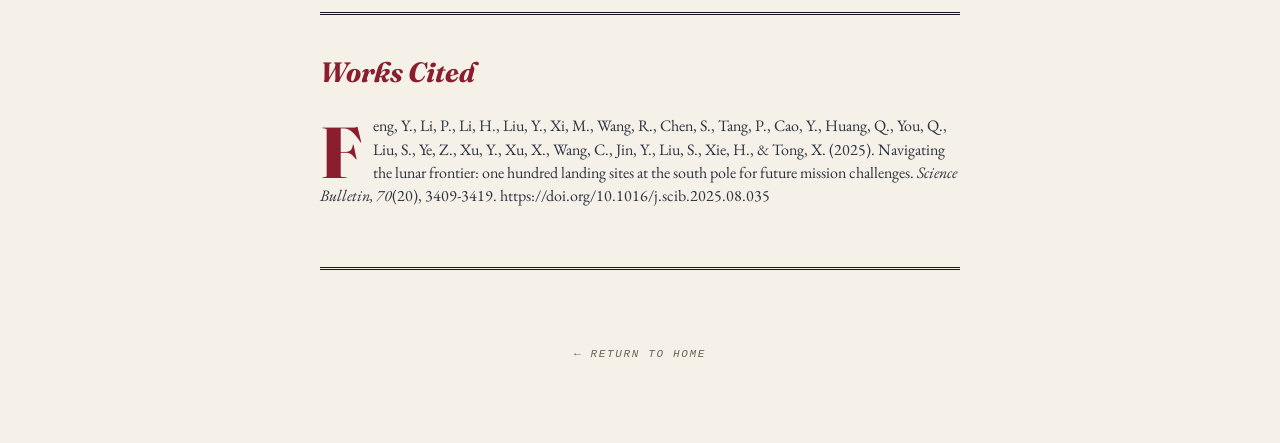
==== commit 91cb63bb: "changes" ====
--- a/ai-lunar-south-pole.html
+++ b/ai-lunar-south-pole.html
@@ -3,8 +3,8 @@
 <head>
 <meta charset="UTF-8" />
 <meta name="viewport" content="width=device-width, initial-scale=1.0" />
-<title>AI and Algorithms - The Quad Review</title>
-<meta name="description" content="A Riverdale student science press release on how machine learning can identify safer, scientifically useful landing sites near the Moon's south pole." />
+<title>AI and Algorithms - The Zygote</title>
+<meta name="description" content="A Science Research and Informatics press release on how machine learning can identify safer, scientifically useful landing sites near the Moon's south pole." />
 <meta name="robots" content="index, follow" />
 <link rel="canonical" href="https://bugfixer27.github.io/Riv-Website/ai-lunar-south-pole.html" />
 <meta property="og:type" content="article" />
@@ -15,7 +15,8 @@
 <meta name="twitter:card" content="summary_large_image" />
 <link rel="preconnect" href="https://fonts.googleapis.com">
 <link rel="preconnect" href="https://fonts.gstatic.com" crossorigin>
-<link href="https://fonts.googleapis.com/css2?family=Fraunces:ital,opsz,wght@0,9..144,300;0,9..144,400;0,9..144,500;0,9..144,600;0,9..144,700;0,9..144,800;0,9..144,900;1,9..144,400;1,9..144,500;1,9..144,600&family=EB+Garamond:ital,wght@0,400;0,500;0,600;0,700;1,400;1,500;1,600&family=JetBrains+Mono:wght@400;500;600&display=swap" rel="stylesheet">
+<link rel="preload" as="style" href="https://fonts.googleapis.com/css2?family=Fraunces:ital,opsz,wght@0,9..144,400;0,9..144,600;0,9..144,700;0,9..144,800;1,9..144,400;1,9..144,600;1,9..144,700&family=EB+Garamond:ital,wght@0,400;0,500;0,600;1,400;1,500&display=swap" onload="this.onload=null;this.rel='stylesheet'">
+<noscript><link href="https://fonts.googleapis.com/css2?family=Fraunces:ital,opsz,wght@0,9..144,400;0,9..144,600;0,9..144,700;0,9..144,800;1,9..144,400;1,9..144,600;1,9..144,700&family=EB+Garamond:ital,wght@0,400;0,500;0,600;1,400;1,500&display=swap" rel="stylesheet"></noscript>
 <link rel="stylesheet" href="styles.css">
 <script type="application/ld+json">
 {
@@ -29,7 +30,7 @@
   },
   "publisher": {
     "@type": "Organization",
-    "name": "The Quad Review"
+    "name": "The Zygote"
   },
   "image": "https://bugfixer27.github.io/Riv-Website/assets/images/lunar-south-pole-lfp-map.jpg",
   "datePublished": "2026-04-30"
@@ -41,12 +42,11 @@
 <div class="ambient-field" aria-hidden="true"></div>
 
 <main class="article-page">
-  <a href="index.html" class="article-back">← Return to Volume XVII, No. 2</a>
+  <a href="index.html" class="article-back">← Return to Home</a>
 
   <header class="article-header">
     <div class="article-kicker">Press Release · Space Science</div>
-    <h1 class="article-title">AI and Algorithms</h1>
-    <p class="article-subtitle">Future architects of the lunar south pole</p>
+    <h1 class="article-title">AI and Algorithms: Future Architects of the Lunar South Pole</h1>
     <div class="article-byline">
       <span>By <strong>Brielle</strong></span>
       <span class="byline-dot">·</span>
@@ -61,8 +61,6 @@
 
     <p>The Moon's south pole is the next step for lunar exploration because of the presence of water ice in lunar soil, geological diversity, and mineral resources; however, the lunar south pole's extreme topography and variability in solar illumination has prevented human exploration thus far. NASA's Artemis III mission and China's Chang'e-7 mission have both targeted the lunar south pole, so having accurate landing-site data is extremely urgent.</p>
 
-    <h2>Teaching the model</h2>
-
     <p>The LFP model evaluates the viability of potential landing sites in terms of surface slope, average illumination, temperature in polar craters, flat area size, and communication potential. To train the LFP model, experts compile a training data set, which the model analyzes to learn how to select scientifically beneficial and safe sites. To create the training dataset, landing site selection experts were consulted to provide expert judgment on various regions with both adequate and insufficient landing-site examples.</p>
 
     <figure class="article-figure narrow">
@@ -74,15 +72,9 @@
 
     <p>On the LFP color scale, blue represents low LFP values and red represents locations with a high LFP value. The green circles signify the high-priority sites, which are landing locations that all have an LFP greater than 0.83 and are at least 2 km<sup>2</sup>. The optimal landing areas, indicated by a red tint and larger than the green high-priority sites, are near craters at both the crater edge and in between craters. High LFP scores have a strong correlation to proximity to water ice, which allows for more scientific research and habitation probability.</p>
 
-    <h2>Why algorithms help</h2>
-
     <p>Before the LFP model was developed, many space scientists worked together to select optimal lunar landing sites; however, scientists optimized different selection factors. The LFP model addresses this issue by reporting the prevalence of all selection factors at landing sites, allowing experts to have a more complete understanding of each site and helping them reach consensus efficiently.</p>
 
-    <div class="pullquote">The model identified 120 landing sites, only 0.6% of the lunar south pole.</div>
-
     <p>The LFP model's ability to account for all selection factors demonstrates its "capability for multi-objective optimization in the context of lunar landing site selection" (Y. Feng et al., 2025). The LFP model also takes into account the necessity of meeting specific thresholds for each selection factor. These thresholds were derived from expert training sets, ensuring all selected sites maintain high feasibility and performance across all 23 factors. For example, the minimum area for each site is 2 km<sup>2</sup>, providing adequate space to build a lunar base.</p>
-
-    <h2>Future exploration networks</h2>
 
     <p>The selected sites will be used to construct lunar bases and develop a network of lunar-based observatories, allowing humans to monitor Earth and explore deeper into space. Within lunar base networks, close proximity of bases increases safety, ensuring that if one site is in danger other neighboring sites can help address the issue. The LFP model identified seven clusters of landing areas for future lunar base networks, where the maximum distance between any two adjacent selected sites is only 25 km, making exchanges between bases feasible.</p>
 
@@ -95,12 +87,7 @@
   </article>
 
   <footer class="article-footer">
-    <div class="author-note">
-      <strong>About the Author</strong>
-      Brielle is a Riverdale Country School student whose science writing explores space exploration, engineering constraints, and new research tools.
-    </div>
-    <p>◆ ◆ ◆</p>
-    <p>Originally submitted for the Spring 2026 press release assignment.</p>
+    <a href="index.html" class="article-back article-home-bottom">← Return to Home</a>
   </footer>
 </main>
 <script src="interactions.js" defer></script>
--- a/styles.css
+++ b/styles.css
@@ -1,5 +1,5 @@
 /* ============================================================
-   THE QUAD REVIEW — Riverdale Country School Science Journal
+   THE ZYGOTE — Riverdale Country School Science Journal
    A stylesheet in the manner of traditional academic journals
    Colors drawn from Riverdale Country School: maroon & navy
    ============================================================ */
@@ -30,7 +30,7 @@
   /* Type */
   --serif-display: 'Fraunces', 'Playfair Display', Georgia, serif;
   --serif-body: 'EB Garamond', Georgia, 'Times New Roman', serif;
-  --mono: 'JetBrains Mono', 'Courier New', monospace;
+  --mono: ui-monospace, SFMono-Regular, Menlo, Consolas, 'Courier New', monospace;
 }
 
 * { box-sizing: border-box; margin: 0; padding: 0; }
@@ -190,7 +190,7 @@
 
 .journal-title {
   font-family: var(--serif-display);
-  font-weight: 900;
+  font-weight: 800;
   font-size: clamp(44px, 8vw, 88px);
   line-height: 0.95;
   letter-spacing: 0;
@@ -304,6 +304,8 @@
   max-width: 1180px;
   margin: 0 auto;
   padding: 50px 40px;
+  content-visibility: auto;
+  contain-intrinsic-size: 720px;
 }
 
 .section-header {
@@ -702,6 +704,8 @@
   max-width: 1180px;
   margin: 80px auto 0;
   padding: 0 40px 60px;
+  content-visibility: auto;
+  contain-intrinsic-size: 520px;
 }
 
 .footer-rule {
@@ -900,6 +904,10 @@
 }
 .article-back:hover { color: var(--accent); }
 
+.article-home-bottom {
+  margin: 36px 0 0;
+}
+
 .article-header {
   text-align: center;
   padding: 20px 0 40px;
@@ -1007,28 +1015,13 @@
   font-variation-settings: "opsz" 72;
 }
 
-.article-body .pullquote {
-  font-family: var(--serif-display);
-  font-weight: 500;
-  font-style: italic;
-  font-size: 30px;
-  line-height: 1.2;
-  color: var(--accent);
-  text-align: center;
-  padding: 30px 40px;
-  margin: 2em 0;
-  border-top: 1px solid var(--ink-soft);
-  border-bottom: 1px solid var(--ink-soft);
-  font-variation-settings: "opsz" 144;
-}
-
 .article-figure {
   margin: 2em -40px;
   background: var(--paper-deep);
   padding: 30px;
   border: 1px solid var(--ink-soft);
   position: relative;
-  overflow: hidden;
+  overflow: visible;
   transform-style: preserve-3d;
   transition: border-color 0.35s ease, box-shadow 0.35s ease;
 }
@@ -1093,7 +1086,7 @@
 }
 
 .article-figure.narrow img {
-  max-width: 360px;
+  max-width: 482px;
 }
 
 .article-figure.wide {
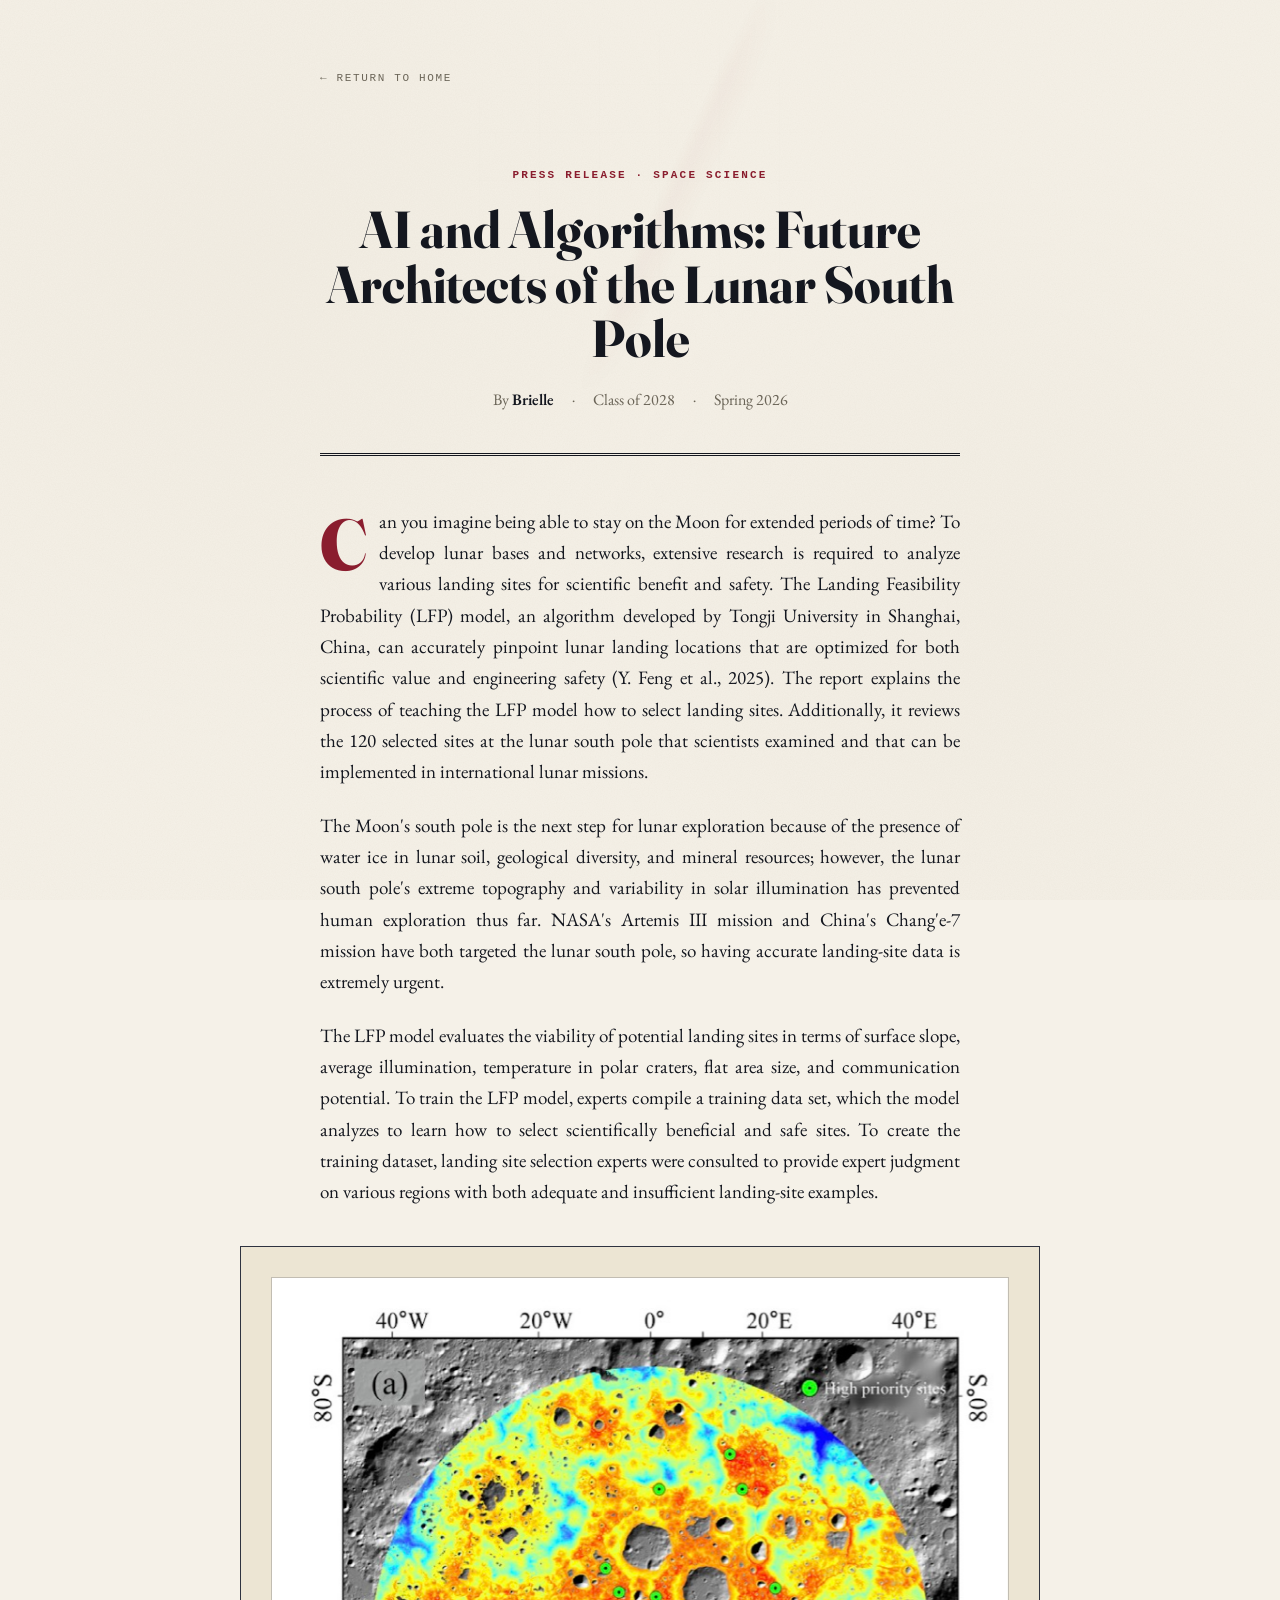
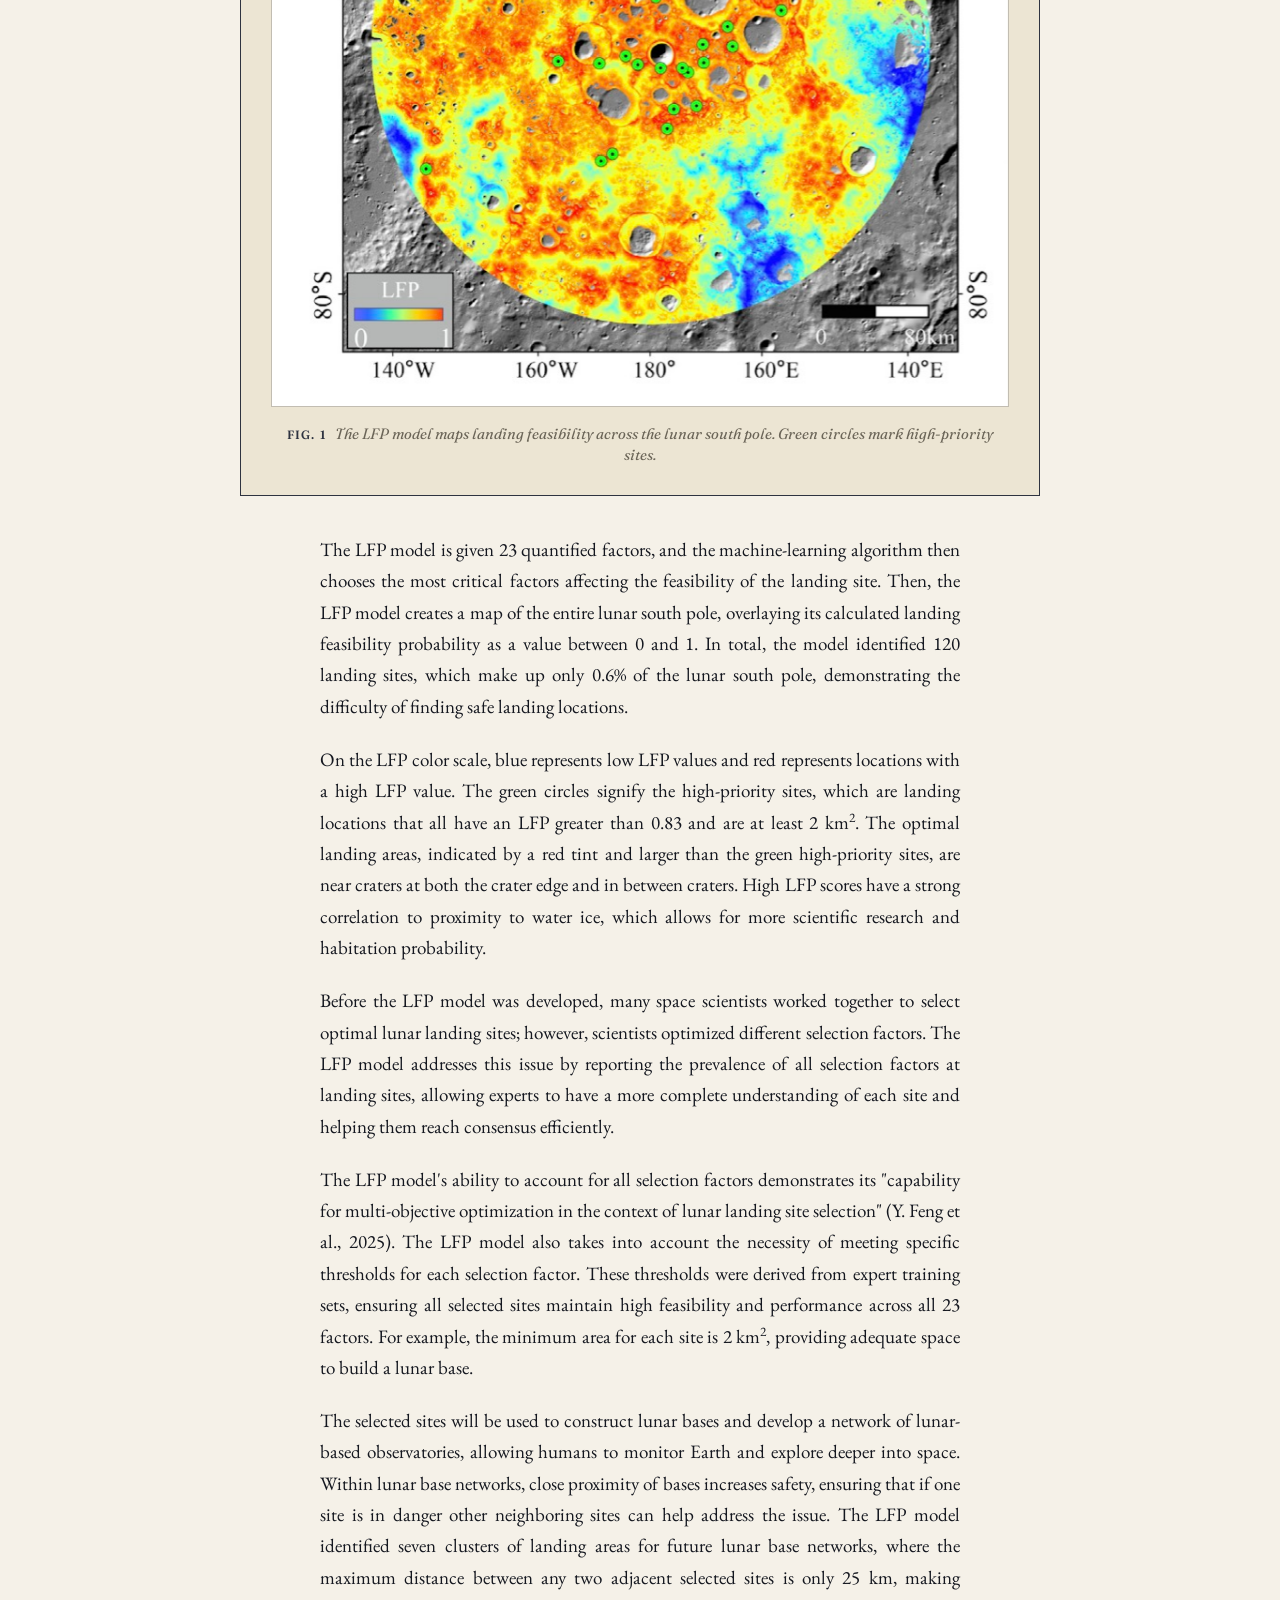
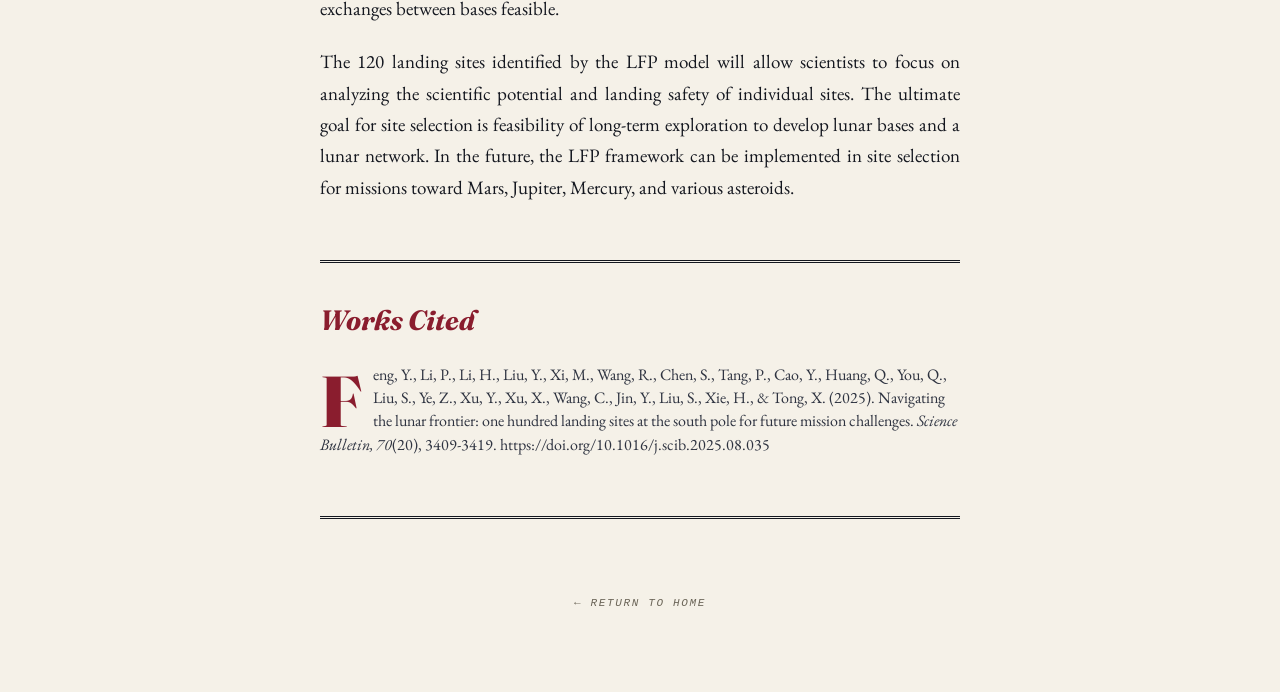
==== commit d4201900: "hi" ====
--- a/ai-lunar-south-pole.html
+++ b/ai-lunar-south-pole.html
@@ -63,8 +63,8 @@
 
     <p>The LFP model evaluates the viability of potential landing sites in terms of surface slope, average illumination, temperature in polar craters, flat area size, and communication potential. To train the LFP model, experts compile a training data set, which the model analyzes to learn how to select scientifically beneficial and safe sites. To create the training dataset, landing site selection experts were consulted to provide expert judgment on various regions with both adequate and insufficient landing-site examples.</p>
 
-    <figure class="article-figure narrow">
-      <img src="assets/images/lunar-south-pole-lfp-map.jpg" alt="A color-coded Landing Feasibility Probability map of the lunar south pole." width="482" height="482" loading="eager">
+    <figure class="article-figure wide">
+      <img src="assets/images/lunar-south-pole-lfp-map.jpg" alt="A color-coded Landing Feasibility Probability map of the lunar south pole." width="784" height="776" loading="eager">
       <figcaption><strong>Fig. 1</strong> The LFP model maps landing feasibility across the lunar south pole. Green circles mark high-priority sites.</figcaption>
     </figure>
 
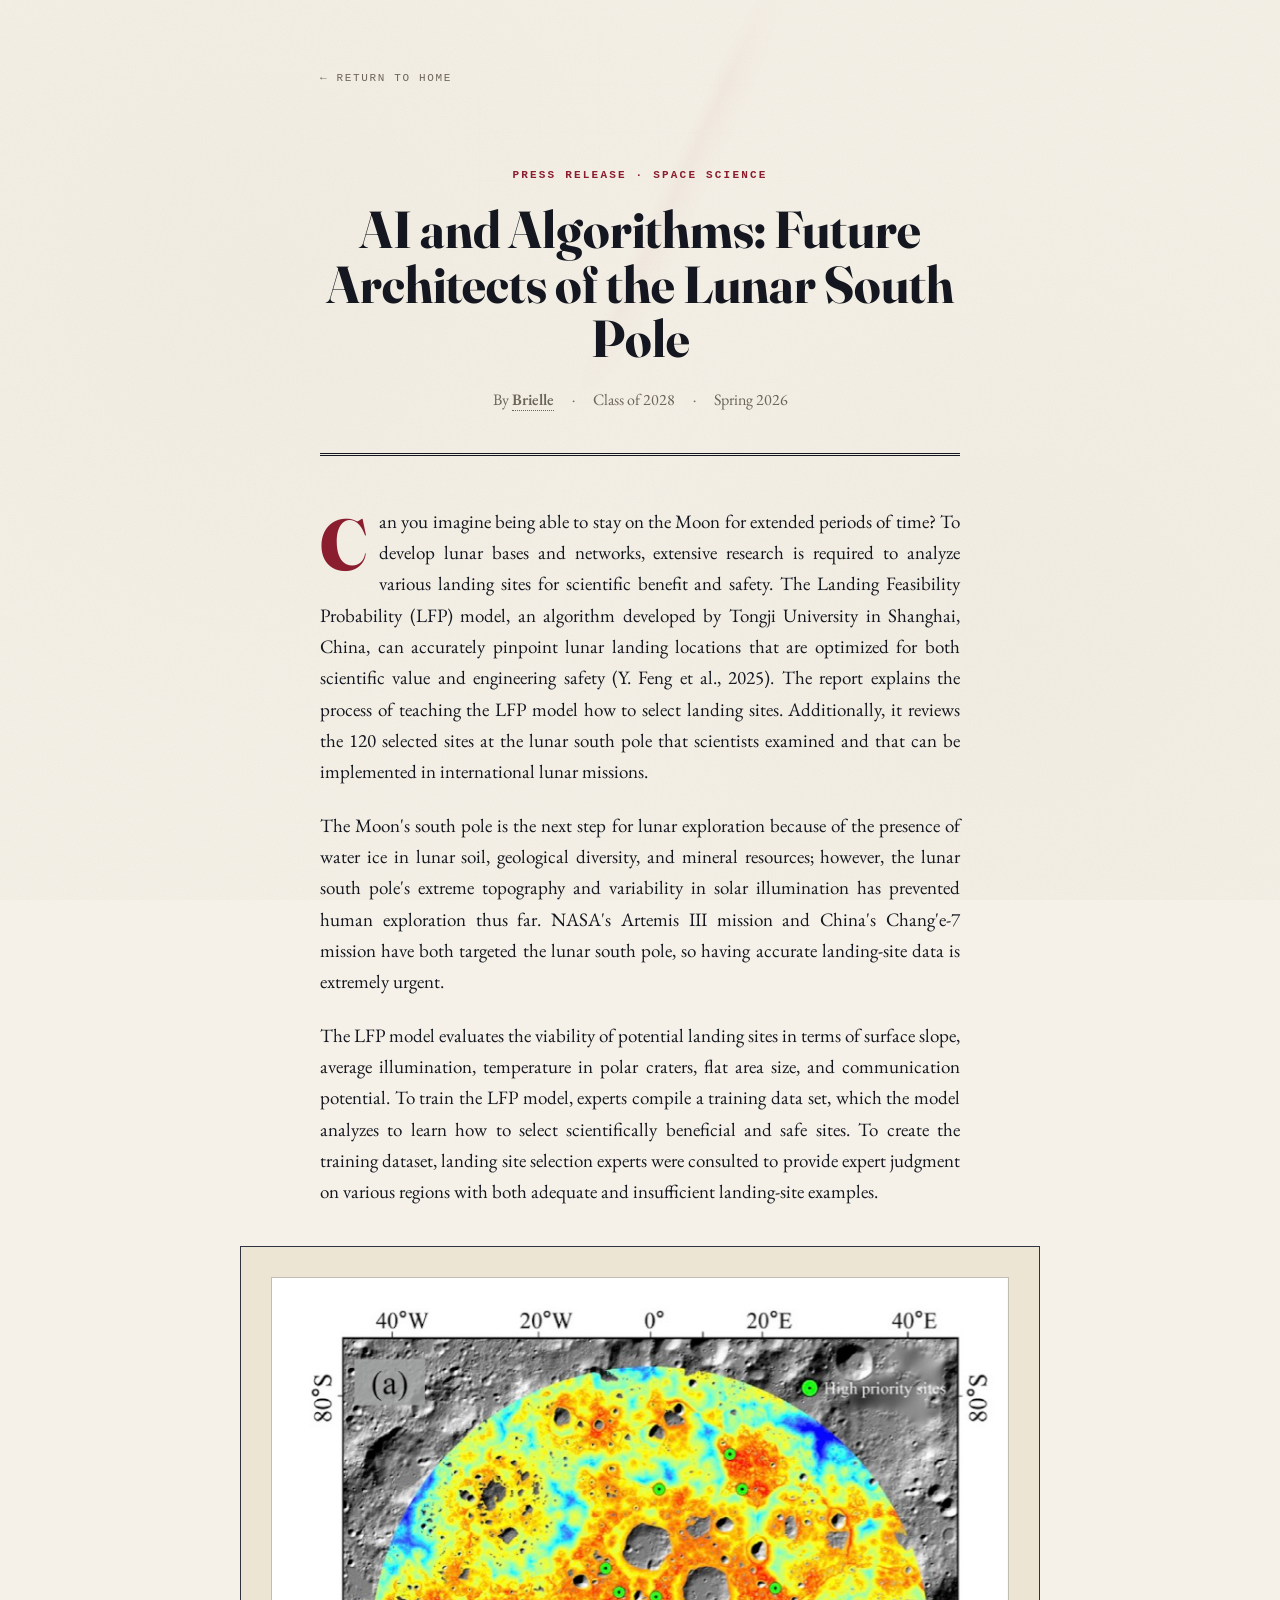
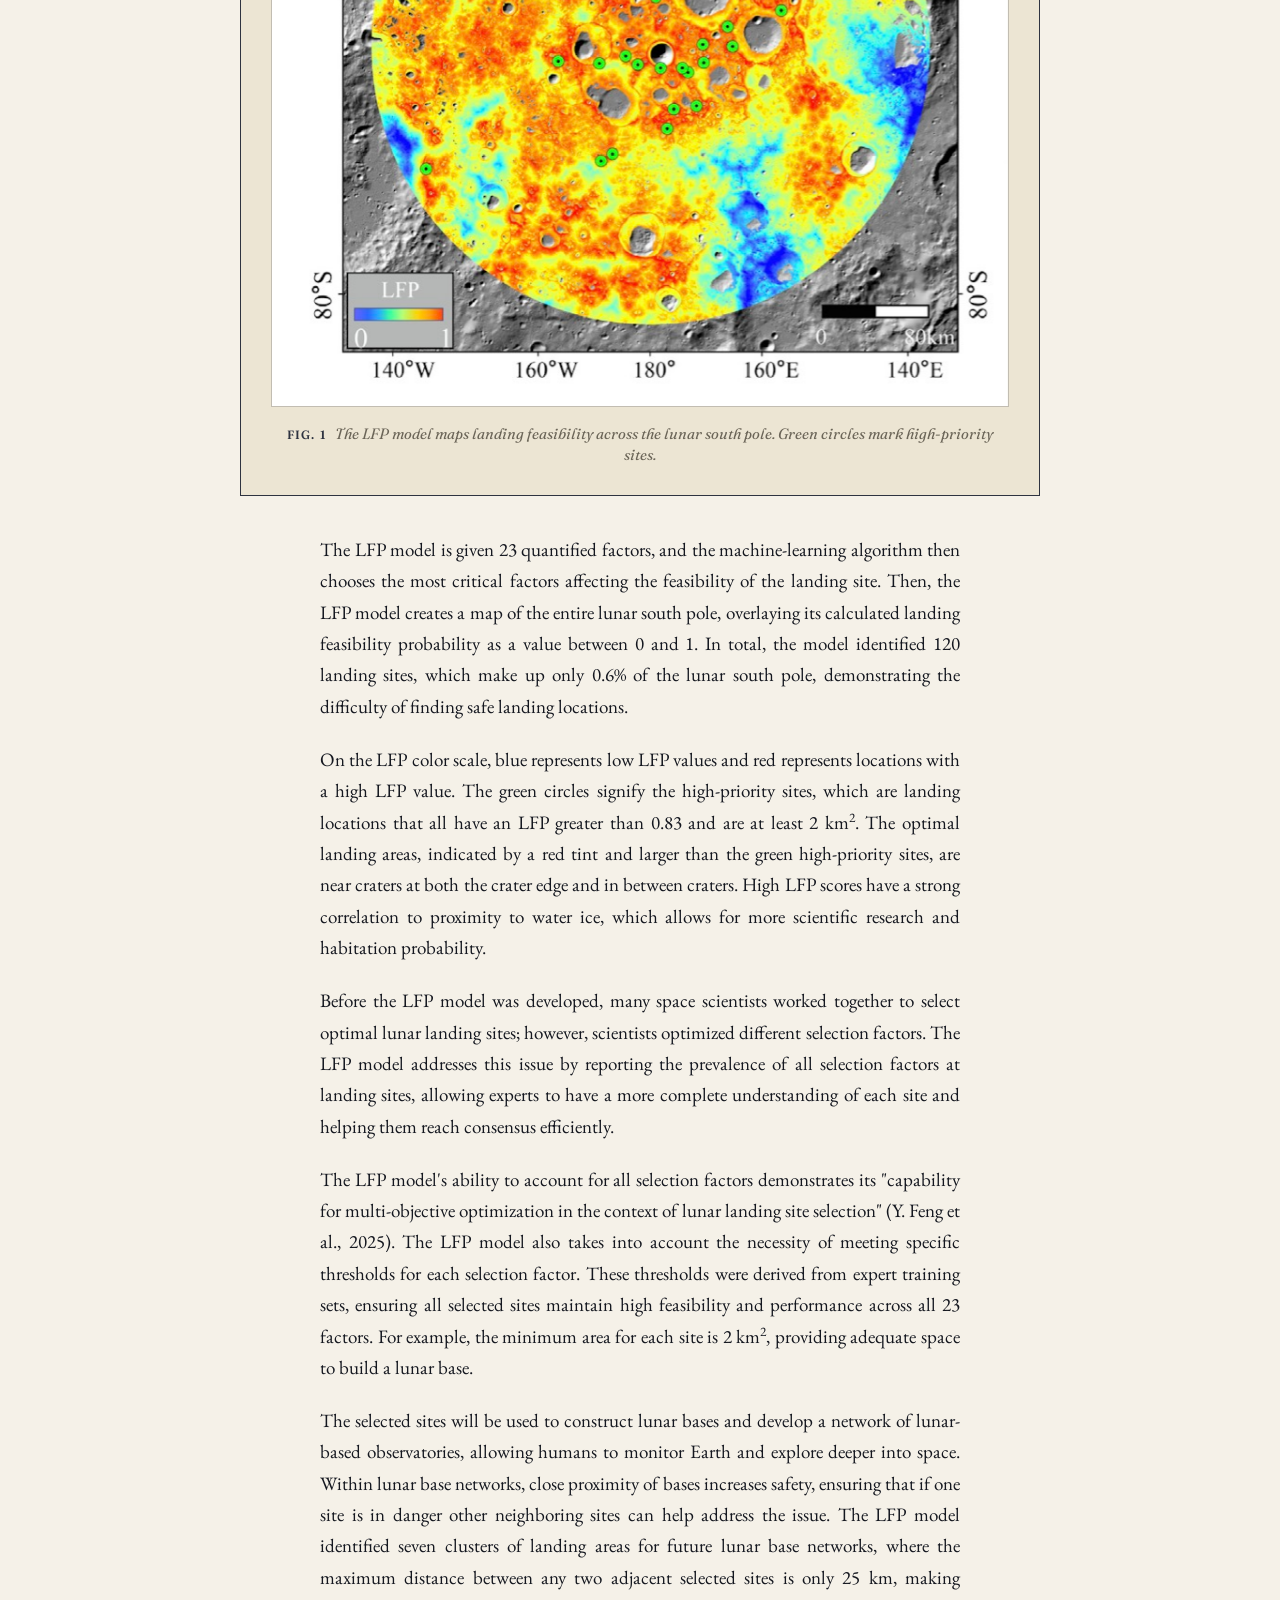
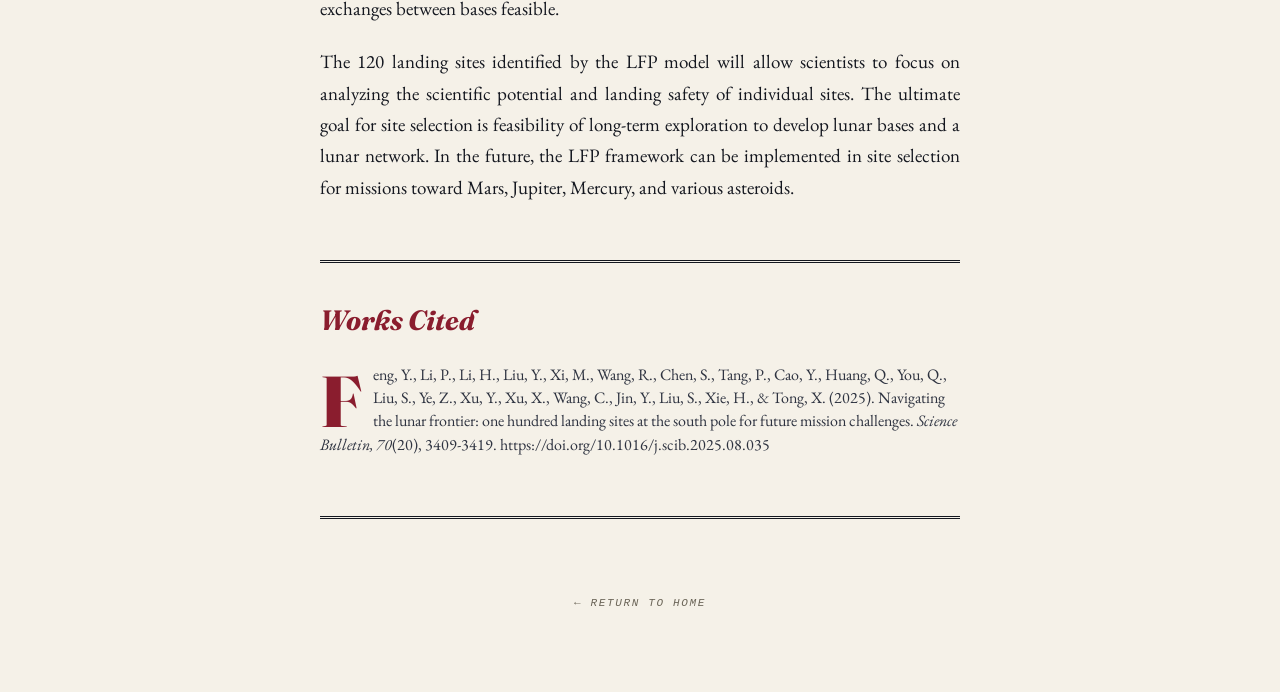
==== commit 3dff4d7e: "update" ====
--- a/ai-lunar-south-pole.html
+++ b/ai-lunar-south-pole.html
@@ -48,7 +48,7 @@
     <div class="article-kicker">Press Release · Space Science</div>
     <h1 class="article-title">AI and Algorithms: Future Architects of the Lunar South Pole</h1>
     <div class="article-byline">
-      <span>By <strong>Brielle</strong></span>
+      <span>By <a href="index.html#bio-brielle"><strong>Brielle</strong></a></span>
       <span class="byline-dot">·</span>
       <span>Class of 2028</span>
       <span class="byline-dot">·</span>
--- a/styles.css
+++ b/styles.css
@@ -138,8 +138,8 @@
 }
 
 .masthead-top {
-  display: flex;
-  justify-content: space-between;
+  display: grid;
+  grid-template-columns: 1fr auto 1fr;
   align-items: center;
   font-family: var(--mono);
   font-size: 11px;
@@ -152,6 +152,9 @@
 }
 
 .masthead-meta { display: flex; align-items: center; gap: 8px; }
+.masthead-meta.left { justify-content: flex-start; }
+.masthead-meta.center { justify-content: center; }
+.masthead-meta.right { justify-content: flex-end; }
 .meta-label { font-weight: 600; color: var(--accent); }
 .meta-divider { color: var(--ink-mute); }
 
@@ -271,8 +274,8 @@
   line-height: 1.7;
   margin-bottom: 1.2em;
   color: var(--ink-soft);
-  text-align: justify;
-  hyphens: auto;
+  text-align: center;
+  hyphens: none;
 }
 
 .drop-cap {
@@ -517,7 +520,7 @@
 
 .contributor-grid {
   display: grid;
-  grid-template-columns: repeat(auto-fit, minmax(220px, 1fr));
+  grid-template-columns: repeat(auto-fit, minmax(300px, 1fr));
   gap: 0;
   border-top: 1px solid var(--ink-soft);
   border-left: 1px solid var(--ink-soft);
@@ -526,7 +529,7 @@
 }
 
 .contributor-card {
-  padding: 26px 24px;
+  padding: 28px 26px;
   border-right: 1px solid var(--ink-soft);
   border-bottom: 1px solid var(--ink-soft);
   text-align: center;
@@ -538,7 +541,7 @@
   gap: 10px;
   align-items: center;
   justify-content: center;
-  min-height: 150px;
+  min-height: 180px;
   position: relative;
   overflow: hidden;
   transform-style: preserve-3d;
@@ -608,6 +611,128 @@
   letter-spacing: 0.15em;
   text-transform: uppercase;
   color: var(--ink-mute);
+}
+
+.contributor-toggle {
+  font-family: var(--serif-display);
+  font-size: 0;
+  font-style: italic;
+  color: var(--accent);
+  margin-top: 4px;
+}
+
+.contributor-toggle::after {
+  content: 'View bio';
+  font-size: 15px;
+}
+
+.contributor-bio {
+  font-size: 18px;
+  line-height: 1.62;
+  color: var(--ink-soft);
+  text-align: left;
+  max-width: 64ch;
+}
+
+.bio-modal {
+  display: none;
+  position: fixed;
+  inset: 0;
+  z-index: 20;
+  padding: 34px;
+}
+
+.bio-modal:target {
+  display: flex;
+  align-items: center;
+  justify-content: center;
+}
+
+.bio-modal-backdrop {
+  position: fixed;
+  inset: 0;
+  background: rgba(20, 23, 31, 0.52);
+  backdrop-filter: blur(3px);
+}
+
+.bio-panel {
+  position: relative;
+  z-index: 1;
+  width: min(900px, calc(100vw - 40px));
+  max-height: min(780px, calc(100vh - 42px));
+  overflow: auto;
+  background: var(--paper);
+  border: 3px double var(--ink);
+  box-shadow: 0 30px 80px -40px rgba(0, 0, 0, 0.6);
+  padding: clamp(30px, 5vw, 58px);
+  display: grid;
+  gap: 16px;
+  justify-items: center;
+  text-align: center;
+}
+
+.bio-panel h3 {
+  font-family: var(--serif-display);
+  font-size: clamp(38px, 6vw, 64px);
+  line-height: 1;
+  font-style: italic;
+  font-variation-settings: "opsz" 144;
+  color: var(--ink);
+  margin-top: 4px;
+}
+
+.bio-panel .contributor-bio {
+  margin-top: 8px;
+}
+
+.bio-close {
+  position: absolute;
+  top: 14px;
+  right: 18px;
+  color: var(--ink-mute);
+  text-decoration: none;
+  font-size: 30px;
+  line-height: 1;
+  transition: color 0.2s ease;
+}
+
+.bio-close:hover {
+  color: var(--accent);
+}
+
+.bio-press-link {
+  display: inline-flex;
+  margin-top: 8px;
+  font-family: var(--serif-display);
+  font-style: italic;
+  color: var(--accent);
+  text-decoration: none;
+  border-bottom: 2px solid var(--accent);
+  padding-bottom: 4px;
+  transition: color 0.25s ease, border-bottom-color 0.25s ease;
+}
+
+.bio-press-link:hover {
+  color: var(--accent-dark);
+  border-bottom-color: var(--accent-dark);
+}
+
+.card-byline a,
+.article-byline a {
+  color: inherit;
+  text-decoration: none;
+  border-bottom: 1px dotted currentColor;
+  transition: color 0.3s ease, border-bottom-color 0.3s ease;
+}
+
+.card-byline a:hover,
+.article-byline a:hover {
+  color: var(--accent);
+  border-bottom-color: var(--accent);
+}
+
+.article-byline a strong {
+  color: inherit;
 }
 
 /* ============================================================
@@ -772,7 +897,7 @@
 
 .mentor-card {
   position: relative;
-  min-height: 220px;
+  min-height: 150px;
   padding: 34px 32px;
   background:
     linear-gradient(145deg, rgba(245, 241, 232, 0.7), rgba(236, 229, 211, 0.9)),
@@ -959,6 +1084,7 @@
   align-items: center;
 }
 .article-byline strong { color: var(--ink); font-weight: 600; }
+.article-byline a strong { color: inherit; }
 .article-byline .byline-dot { color: var(--ink-mute); }
 
 .article-body {
@@ -1364,16 +1490,22 @@
   body { font-size: 17px; }
   .masthead { padding: 40px 20px 20px; }
   .masthead-top {
-    flex-direction: column;
-    justify-content: center;
+    grid-template-columns: 1fr;
     font-size: 9px;
     gap: 10px;
+  }
+  .masthead-meta.left,
+  .masthead-meta.center,
+  .masthead-meta.right {
+    justify-content: center;
   }
   .masthead-crest svg { width: 60px; height: 60px; }
   .ornament-wing { display: none; }
   .masthead-nav { gap: 4px 18px; }
   .masthead-nav a { font-size: 12px; }
   .editors-note, .section-block { padding: 30px 22px; }
+  .bio-modal { padding: 18px; }
+  .bio-panel { width: calc(100vw - 24px); max-height: calc(100vh - 24px); }
   .feature-article { padding: 32px 22px; }
   .article-figure,
   .article-figure.wide { margin: 2em 0; padding: 20px; }
